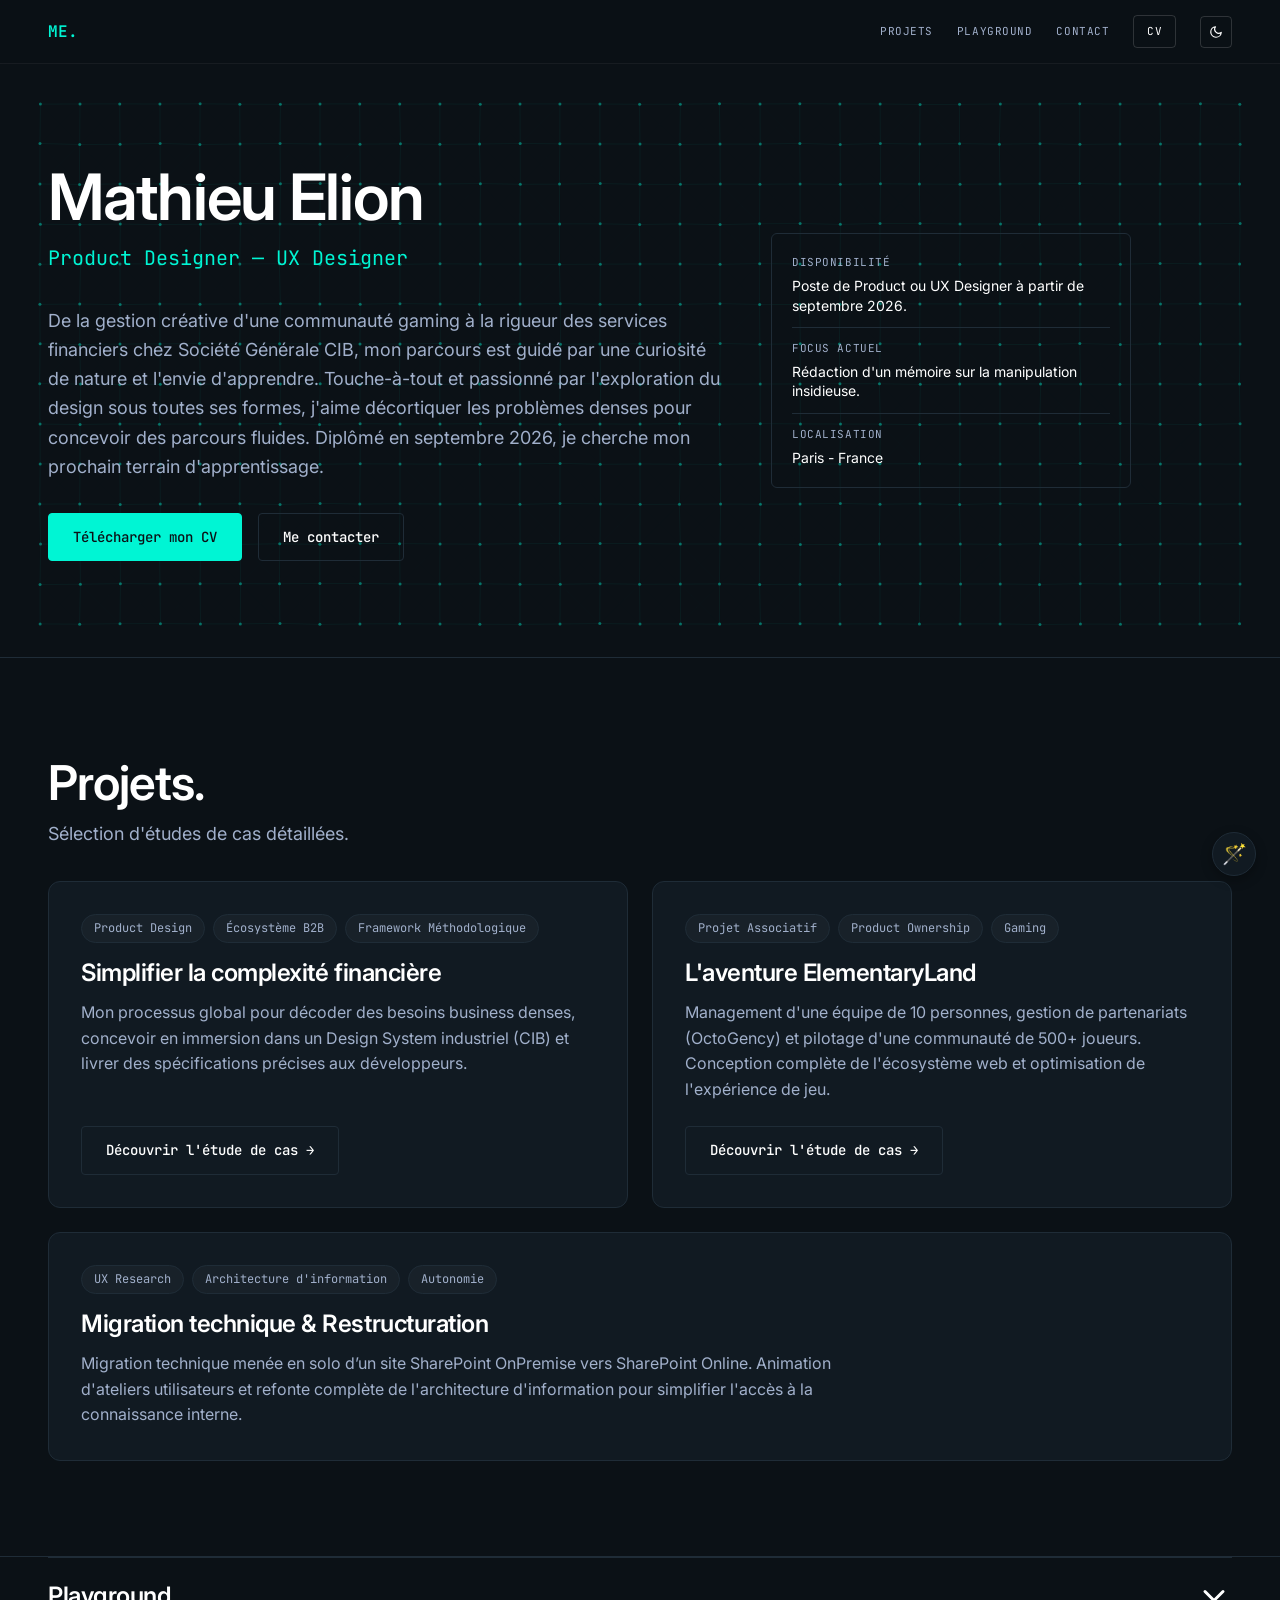
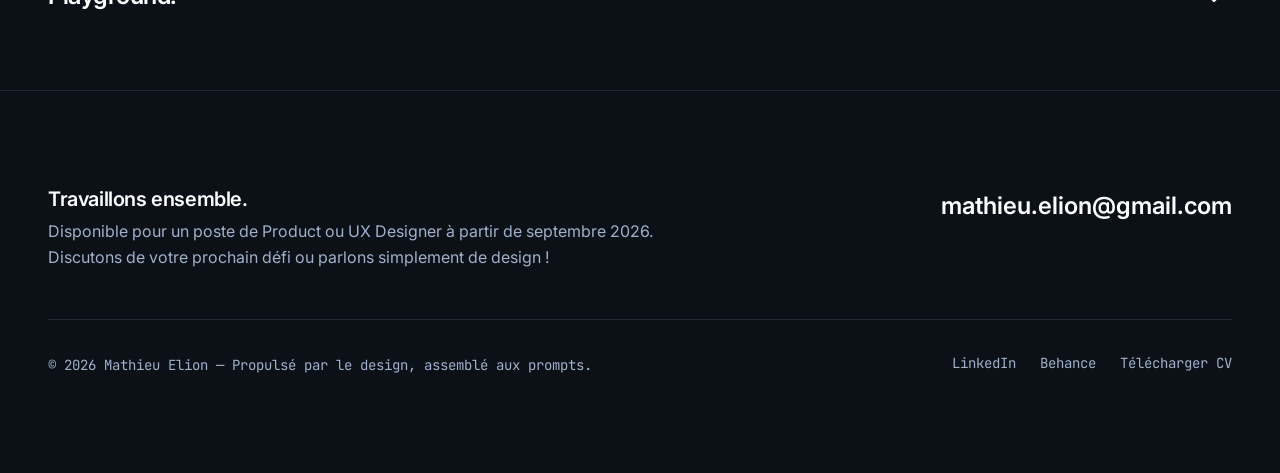
==== index.html @ c17535c4 "Initial commit" ====
<!DOCTYPE html>
<html lang="fr">
<head>
    <meta charset="UTF-8">
    <meta name="viewport" content="width=device-width, initial-scale=1.0">
    <title>Mathieu Elion | Product & UX Designer</title>
    <meta name="description" content="Portfolio de Mathieu Elion, Product Designer hybride entre le gaming et la finance.">
    
    <!-- Fonts -->
    <link rel="preconnect" href="https://fonts.googleapis.com">
    <link rel="preconnect" href="https://fonts.gstatic.com" crossorigin>
    <link href="https://fonts.googleapis.com/css2?family=Inter:wght@400;500;600;700&family=JetBrains+Mono:wght@400;500;700&display=swap" rel="stylesheet">

    <!-- Styles -->
    <!-- Variables config is imported inside main.css -->
    <link rel="stylesheet" href="./src/styles/main.css">
</head>
<body class="bg-main m-0 p-0 overflow-x-hidden w-full">
    <script>
        if (localStorage.getItem('theme') === 'light') {
            document.body.classList.add('light-theme');
        }
    </script>

    <!-- The header and main layout take the full width for the background -->
    <div class="relative z-10 w-full">

<!-- ===================================================================             SITE HEADER
             ========================================================================== -->
        <!-- Center the content using layout-wrapper inside full-width container -->
        <header id="site-header" class="site-header">
            <div class="layout-wrapper header-padding w-full mx-auto relative z-10 flex items-center justify-between h-full">
                <a href="./index.html" class="logo font-mono font-bold text-accent hover-effect"><span class="logo-text">ME.</span><span class="nav-breadcrumb"></span></a>
                <nav class="nav-navigation relative">
                    <button class="theme-toggle" id="theme-toggle-btn" aria-label="Changer de thème">
                        <svg class="sun-icon" width="14" height="14" viewBox="0 0 24 24" fill="none" stroke="currentColor" stroke-width="2" stroke-linecap="round" stroke-linejoin="round"><circle cx="12" cy="12" r="5"></circle><line x1="12" y1="1" x2="12" y2="3"></line><line x1="12" y1="21" x2="12" y2="23"></line><line x1="4.22" y1="4.22" x2="5.64" y2="5.64"></line><line x1="18.36" y1="18.36" x2="19.78" y2="19.78"></line><line x1="1" y1="12" x2="3" y2="12"></line><line x1="21" y1="12" x2="23" y2="12"></line><line x1="4.22" y1="19.78" x2="5.64" y2="18.36"></line><line x1="18.36" y1="5.64" x2="19.78" y2="4.22"></line></svg>
                        <svg class="moon-icon" width="14" height="14" viewBox="0 0 24 24" fill="none" stroke="currentColor" stroke-width="2" stroke-linecap="round" stroke-linejoin="round"><path d="M21 12.79A9 9 0 1 1 11.21 3 7 7 0 0 0 21 12.79z"></path></svg>
                    </button>
                    <button class="nav-menu-toggle" aria-expanded="false" aria-controls="nav-links-menu" aria-label="Ouvrir le menu">
                        <span class="menu-toggle-text">Menu</span>
                        <svg class="menu-chevron" width="12" height="12" viewBox="0 0 24 24" fill="none" stroke="currentColor" stroke-width="2.5" stroke-linecap="round" stroke-linejoin="round"><polyline points="6 9 12 15 18 9"></polyline></svg>
                    </button>
                    <div id="nav-links-menu" class="nav-links-container">
                        <a href="#projects" class="nav-link">Projets</a>
                        <a href="#playground" class="nav-link-playground">Playground</a>
                        <a href="#site-footer" class="nav-link">Contact</a>
                        <a href="./assets/cv-mathieu-elion.pdf" class="nav-cv-btn" target="_blank" rel="noopener noreferrer">CV</a>
                    </div>
                </nav>
            </div>
        </header>

        <main id="main-content" class="w-full relative z-10">

            <!-- ==========================================================================
                 HERO SECTION
                 ========================================================================== -->
            <section id="hero" class="relative min-h-[70vh] flex flex-col justify-center overflow-hidden w-full m-0 p-0 w-screen max-w-[100vw]" style="margin-left: calc(-50vw + 50%); margin-right: calc(-50vw + 50%); padding-left: calc(50vw - 50%); padding-right: calc(50vw - 50%);">
                <!-- Background Canvas (Spans entire hero section) -->
                <div class="hero-canvas-container absolute inset-0 z-0 w-full h-full overflow-hidden">
                    <canvas id="hero-interactive-canvas" class="w-full h-full block"></canvas>
                </div>

                <div class="layout-wrapper hero-grid relative z-10 section-padding w-full mx-auto">

                    <!-- Left Column: Content -->
                    <div class="hero-left max-w-2xl">

                        <!-- Easter Egg: Hero Text Tooltip -->
                        <div class="prompt-badge-wrapper" aria-hidden="true">
                            <button class="prompt-badge" tabindex="0">AI 🪄</button>
                            <div class="prompt-tooltip">
                                <div class="prompt-code">
                                    <span class="prompt-label">> Prompt Used:</span>
                                    <p>"Génère un texte d'introduction minimaliste pour un Product Designer junior."</p>
                                </div>
                                <div class="human-fix">
                                    <span class="prompt-label">> Human Fix:</span>
                                    <p>"Le texte initial de l'IA était ultra-générique. J'ai tout réécrit à la main pour assumer mon vrai profil : ce grand écart entre l'univers du gaming et la rigueur de la finance."</p>
                                </div>
                            </div>
                        </div>

                        <h1 class="hero-title">Mathieu Elion</h1>
                        <span class="hero-subtitle font-mono text-accent">Product Designer — UX Designer</span>
                        <p class="hero-text mb-8">
                            De la gestion créative d'une communauté gaming à la rigueur des services financiers chez Société Générale CIB, mon parcours est guidé par une curiosité de nature et l'envie d'apprendre. Touche-à-tout et passionné par l'exploration du design sous toutes ses formes, j'aime décortiquer les problèmes denses pour concevoir des parcours fluides. Diplômé en septembre 2026, je cherche mon prochain terrain d'apprentissage.
                        </p>

                        <!-- Call To Actions -->
                        <div class="hero-actions flex gap-4 relative" style="width: fit-content; z-index: 50;">
                             <!-- Easter Egg: Hero Buttons Tooltip -->
                            <div class="prompt-badge-wrapper" style="top: -15px; right: -40px;" aria-hidden="true">
                                <button class="prompt-badge" tabindex="0">AI 🪄</button>
                                <!-- Apply custom class for top tooltip -->
                                <div class="prompt-tooltip tooltip-top">
                                    <div class="prompt-code">
                                        <span class="prompt-label">> Prompt Used:</span>
                                        <p>"Ajoute des boutons de contact sous le texte du hero."</p>
                                    </div>
                                    <div class="human-fix">
                                        <span class="prompt-label">> Human Fix:</span>
                                        <p>"Erreur d'UX classique de l'IA qui avait masqué mon CV tout en bas du site. Les recruteurs sont pressés : les boutons d'action doivent être accessibles dès le premier regard."</p>
                                    </div>
                                </div>
                            </div>
                            <a href="#" class="btn btn-primary">Télécharger mon CV</a>
                            <a href="mailto:mathieu.elion@gmail.com" class="btn btn-outline">Me contacter</a>
                        </div>
                    </div>

                    <!-- Right Column: Status Tracker -->
                    <div class="hero-right flex flex-col justify-center">
                        <div class="status-tracker">

                            <!-- Row 1 -->
                            <div class="status-row">
                                <span class="status-label font-mono">DISPONIBILITÉ</span>
                                <p class="status-value">Poste de Product ou UX Designer à partir de septembre 2026.</p>
                            </div>

                            <!-- Row 2 -->
                            <div class="status-row">
                                <span class="status-label font-mono">FOCUS ACTUEL</span>
                                <p class="status-value">Rédaction d'un mémoire sur la manipulation insidieuse.</p>
                            </div>

                            <!-- Row 3 -->
                            <div class="status-row">
                                <span class="status-label font-mono">LOCALISATION</span>
                                <p class="status-value">Paris - France</p>
                            </div>

                        </div>
                    </div>

                </div>
            </section>

            <!-- ==========================================================================
                 MAIN PROJECTS GRID
                 ========================================================================== -->
            <section id="projects" class="border-t relative z-10 bg-main w-full m-0 p-0 w-screen max-w-[100vw]" style="margin-left: calc(-50vw + 50%); margin-right: calc(-50vw + 50%); padding-left: calc(50vw - 50%); padding-right: calc(50vw - 50%);">
                <div class="layout-wrapper section-padding w-full mx-auto">
                    <h2 class="section-title">Projets.</h2>
                    <p class="section-subtitle">Sélection d'études de cas détaillées.</p>

                    <div class="projects-grid mt-8">

                        <!-- === CARD 1: SG Markets === -->
                        <!-- Fixed absolute link to trigger properly on local filesystem -->
                        <article class="card flex-col flex-between project-card relative cursor-pointer" onclick="window.location.href='./sg-markets.html'" tabindex="0">
                            <!-- Easter Egg: SG Markets Tooltip -->
                            <!-- IMPORTANT: Stop click event from bubbling up to the article when interacting with the badge -->
                            <div class="prompt-badge-wrapper" aria-hidden="true" onclick="event.stopPropagation()">
                                <button class="prompt-badge" tabindex="0">AI 🪄</button>
                                <div class="prompt-tooltip">
                                    <div class="prompt-code">
                                        <span class="prompt-label">> Prompt Used:</span>
                                        <p>"Crée une section asymétrique pour présenter mes projets majeurs."</p>
                                    </div>
                                    <div class="human-fix">
                                        <span class="prompt-label">> Human Fix:</span>
                                        <p>"L'IA avait d'abord généré des sections séparées très lourdes. On a itéré ensemble pour tout regrouper dans cette grille unifiée, plus proche d'une logique de Dashboard."</p>
                                    </div>
                                </div>
                            </div>

                            <div>
                                <!-- Tags -->
                                <div class="tags-container mb-4">
                                    <span class="tag">Product Design</span>
                                    <span class="tag">Écosystème B2B</span>
                                    <span class="tag">Framework Méthodologique</span>
                                </div>
                                <h3 class="card-title">Simplifier la complexité financière</h3>
                                <p class="card-desc">Mon processus global pour décoder des besoins business denses, concevoir en immersion dans un Design System industriel (CIB) et livrer des spécifications précises aux développeurs.</p>
                            </div>
                            <!-- Inner link also needs stopPropagation or just let the article click handle it -->
                            <a href="./sg-markets.html" class="btn btn-outline mt-6 self-start" onclick="event.stopPropagation()">Découvrir l'étude de cas →</a>
                        </article>

                        <!-- === CARD 2: ElementaryLand === -->
                        <article class="card flex-col flex-between project-card relative cursor-pointer" onclick="window.location.href='./elementary-land.html'" tabindex="0">
                            <div>
                                <!-- Tags -->
                                <div class="tags-container mb-4">
                                    <span class="tag">Projet Associatif</span>
                                    <span class="tag">Product Ownership</span>
                                    <span class="tag">Gaming</span>
                                </div>
                                <h3 class="card-title">L'aventure ElementaryLand</h3>
                                <p class="card-desc">Management d'une équipe de 10 personnes, gestion de partenariats (OctoGency) et pilotage d'une communauté de 500+ joueurs. Conception complète de l'écosystème web et optimisation de l'expérience de jeu.</p>
                            </div>
                            <a href="./elementary-land.html" class="btn btn-outline mt-6 self-start" onclick="event.stopPropagation()">Découvrir l'étude de cas →</a>
                        </article>

                        <!-- === CARD 3: SharePoint (Full Width) === -->
                        <article class="card project-card-full relative">
                            <!-- Easter Egg: SharePoint Tooltip -->
                            <div class="prompt-badge-wrapper" style="top: 10px; right: 10px;" aria-hidden="true">
                                <button class="prompt-badge" tabindex="0">AI 🪄</button>
                                <div class="prompt-tooltip playground-tooltip">
                                    <div class="prompt-code">
                                        <span class="prompt-label">> Prompt Used:</span>
                                        <p>"Rédige le descriptif pour un projet de migration d'outils internes."</p>
                                    </div>
                                    <div class="human-fix">
                                        <span class="prompt-label">> Human Fix:</span>
                                        <p>"L'IA voulait survendre le projet avec des buzzwords corporate. J'ai simplifié le pitch pour me concentrer sur la vraie valeur ajoutée de mon alternance : l'architecture de l'information et l'animation d'ateliers."</p>
                                    </div>
                                </div>
                            </div>

                            <!-- Tags -->
                            <div class="tags-container mb-4">
                                <span class="tag">UX Research</span>
                                <span class="tag">Architecture d'information</span>
                                <span class="tag">Autonomie</span>
                            </div>
                            <h3 class="card-title">Migration technique & Restructuration</h3>
                            <p class="card-desc max-w-3xl">Migration technique menée en solo d’un site SharePoint OnPremise vers SharePoint Online. Animation d'ateliers utilisateurs et refonte complète de l'architecture d'information pour simplifier l'accès à la connaissance interne.</p>
                        </article>

                    </div>
                </div>
            </section>

            <!-- ==========================================================================
                 PLAYGROUND SECTION
                 ========================================================================== -->
            <section id="playground" class="border-t relative z-10 bg-main w-full m-0 p-0 w-screen max-w-[100vw]" style="margin-left: calc(-50vw + 50%); margin-right: calc(-50vw + 50%); padding-left: calc(50vw - 50%); padding-right: calc(50vw - 50%);">
                <div class="layout-wrapper w-full mx-auto relative px-6 px-12-md">
                    <button class="playground-trigger" aria-expanded="false" aria-controls="playground-content">
                        <div class="trigger-text-content">
                            <h2 class="section-title mb-0" style="font-size: 1.5rem; margin-bottom: 0;">Playground.</h2>
                        </div>
                        <svg class="chevron-icon" width="36" height="36" viewBox="0 0 24 24" fill="none" stroke="currentColor" stroke-width="2" stroke-linecap="round" stroke-linejoin="round"><polyline points="6 9 12 15 18 9"></polyline></svg>
                    </button>

                    <div id="playground-content" class="playground-content" aria-hidden="true">
                        <div class="playground-inner-wrapper relative">

                            <!-- Easter Egg: Playground Tooltip -->
                            <div class="prompt-badge-wrapper" style="top: 0; right: var(--space-6);" aria-hidden="true">
                                <button class="prompt-badge" tabindex="0">AI 🪄</button>
                                <div class="prompt-tooltip">
                                    <div class="prompt-code">
                                        <span class="prompt-label">> Prompt Used:</span>
                                        <p>"Crée une section hautement structurée pour l'archivage de mes projets secondaires."</p>
                                    </div>
                                    <div class="human-fix">
                                        <span class="prompt-label">> Human Fix:</span>
                                        <p>"L'IA voulait créer des sous-pages hyper formelles pour chaque exercice. J'ai préféré casser ce cadre rigide pour en faire un espace libre — un vrai fourre-tout propre — où je partage mes photos, liens et expérimentations de cours sans filtre."</p>
                                    </div>
                                </div>
                            </div>

                            <span class="section-subtitle block mb-4">Un espace d'expérimentations libres.</span>
                            <p class="max-w-3xl mb-8">Un aperçu de mes projets hebdomadaires à l'IIM, hackathons, rendus 3D sur Blender et délires de code. Un condensé d'exercices pour tester des idées, échouer parfois, et apprendre rapidement à délivrer sous contrainte de temps.</p>

                            <!-- Masonry Grid for side projects -->
                            <div class="grid-masonry mt-8">
                                <!-- HOW TO MODIFY: Replace these placeholder cards with <img>, <video>, or custom content -->
                                <div class="card playground-card flex-center">
                                    <span class="tag font-mono">[UI]</span>
                                </div>
                                <div class="card playground-card flex-center">
                                    <span class="tag font-mono">[3D]</span>
                                </div>
                                <div class="card playground-card flex-center">
                                    <span class="tag font-mono">[Motion]</span>
                                </div>
                                <div class="card playground-card flex-center">
                                    <span class="tag font-mono">[Code]</span>
                                </div>
                                <div class="card playground-card flex-center">
                                    <span class="tag font-mono">[UI]</span>
                                </div>
                                <div class="card playground-card flex-center">
                                    <span class="tag font-mono">[3D]</span>
                                </div>
                            </div>
                        </div>
                    </div>
                </div>
            </section>
        </main>
        
        <!-- ==========================================================================
             SITE FOOTER
             ========================================================================== -->
        <footer id="site-footer" class="border-t flex-col relative z-10 bg-main w-full m-0 p-0 w-screen max-w-[100vw]" style="margin-left: calc(-50vw + 50%); margin-right: calc(-50vw + 50%); padding-left: calc(50vw - 50%); padding-right: calc(50vw - 50%);">
            <div class="layout-wrapper section-padding w-full mx-auto">
                <!-- Top Row: Contact & Availability -->
                <div class="footer-top flex-col md-flex-row md-between md-align-start mb-12">
                    <div class="footer-content max-w-2xl mb-8 md-mb-0">
                        <h2 class="text-xl font-bold mb-2">Travaillons ensemble.</h2>
                        <p class="text-secondary m-0">
                            Disponible pour un poste de Product ou UX Designer à partir de septembre 2026. Discutons de votre prochain défi ou parlons simplement de design !
                        </p>
                    </div>

                    <div class="footer-contact">
                        <a href="mailto:mathieu.elion@gmail.com" class="text-2xl font-bold hover-effect">
                            mathieu.elion@gmail.com
                        </a>
                    </div>
                </div>

                <!-- Bottom Row: Metadata & Links -->
                <div class="footer-bottom border-t pt-8 flex-col md-flex-row md-between">
                    <div class="footer-metadata mb-4 md-mb-0">
                        <span class="font-mono text-muted text-sm">
                            © 2026 Mathieu Elion — Propulsé par le design, assemblé aux prompts.
                        </span>
                    </div>

                    <div class="footer-links flex gap-6">
                        <a href="https://www.linkedin.com/in/mathieu-elion" class="font-mono text-muted text-sm hover-effect" target="_blank" rel="noopener noreferrer">LinkedIn</a>
                        <a href="https://behance.net/mathieuelion" class="font-mono text-muted text-sm hover-effect" target="_blank" rel="noopener noreferrer">Behance</a>
                        <a href="./assets/cv-mathieu-elion.pdf" class="font-mono text-muted text-sm hover-effect">Télécharger CV</a>
                    </div>
                </div>
            </div>
        </footer>
    </div>
    
    <!-- ==========================================================================
         EASTER EGG CONTROLLER
         Floating Button (Compact Version)
         ========================================================================== -->
    <button id="prompt-mode-toggle" class="floating-btn-compact" aria-label="Toggle Developer Prompt Mode" aria-pressed="false">
        <span class="icon font-mono font-bold" aria-hidden="true">🪄</span>
        <span class="btn-tooltip font-mono" aria-live="polite">Behind the Scenes</span>
    </button>

    <!-- Scripts -->
    <script src="./src/js/main.js" defer></script>
</body>
</html>
---- src/styles/main.css ----
/* ==========================================================================
   MAIN CSS STYLESHEET
   Import variables and define global rules, layouts, and components.
   ========================================================================== */

   @import './variables.css';

   /* ==========================================================================
      RESET & BASE SETUP
      ========================================================================== */
   
   *, *::before, *::after {
     box-sizing: border-box;
     margin: 0;
     padding: 0;
   }
   
   html {
     font-family: var(--font-primary);
     background-color: var(--color-bg-main);
     color: var(--color-text-primary);
     line-height: 1.6;
     -webkit-font-smoothing: antialiased;
     -moz-osx-font-smoothing: grayscale;
     /* Smooth scrolling for anchor links if added later */
     scroll-behavior: smooth;
   }
   
   body {
     min-height: 100vh;
     position: relative;
     /* Prevents horizontal scroll on small devices due to animations */
     overflow-x: hidden;
     color: var(--color-text-primary);
   }
   
   /* ==========================================================================
      TYPOGRAPHY
      ========================================================================== */
   
   h1, h2, h3, h4, h5, h6 {
     font-weight: 600;
     line-height: 1.2;
     margin-bottom: var(--space-4);
     letter-spacing: -0.02em;
     color: var(--color-text-primary);
   }
   
   p {
     color: var(--color-text-secondary);
     margin-bottom: var(--space-4);
   }
   
   a {
     color: inherit;
     text-decoration: none;
     transition: color var(--transition-fast);
   }
   
   a.hover-effect:hover {
     color: var(--color-accent);
   }
   
   /* ==========================================================================
      UTILITY CLASSES (DRY Principle)
      ========================================================================== */
   
   /* Text */
   .font-mono { font-family: var(--font-mono); }
   .font-light { font-weight: 300; }
   .font-normal { font-weight: 400; }
   .font-medium { font-weight: 500; }
   .font-bold { font-weight: 600; }
   .text-accent { color: var(--color-accent); }
   .text-primary { color: var(--color-text-primary); }
   .text-secondary { color: var(--color-text-secondary); }
   .text-muted { color: var(--color-text-muted); }
   .text-xs { font-size: 0.75rem; }
   .text-sm { font-size: 0.875rem; }
   .text-base { font-size: 1rem; }
   .text-lg { font-size: 1.125rem; }
   .text-xl { font-size: 1.25rem; }
   .text-2xl { font-size: 1.5rem; }
   .text-3xl { font-size: 1.875rem; }
   .text-4xl { font-size: 2.25rem; }
   .text-center { text-align: center; }
   .leading-relaxed { line-height: 1.625; }
   .tracking-tight { letter-spacing: -0.025em; }
   
   /* Layout & Positioning */
   .relative { position: relative; }
   .absolute { position: absolute; }
   .inset-0 { top: 0; right: 0; bottom: 0; left: 0; }
   .block { display: block; }
   .hidden { display: none; }
   .cursor-pointer { cursor: pointer; }
   .w-fit { width: fit-content; }
   .w-full { width: 100%; }
   .h-full { height: 100%; }
   .mx-auto { margin-left: auto; margin-right: auto; }
   .min-w-0 { min-width: 0; }
   .overflow-hidden { overflow: hidden; }
   .break-words { word-wrap: break-word; overflow-wrap: break-word; }
   .z-0 { z-index: 0; }
   .z-10 { z-index: 10; }
   .z-50 { z-index: 50; }
   .top-0 { top: 0; }
   .sticky { position: sticky; }
   .bg-opacity-90 { background-color: var(--color-bg-main-opacity-90); }
   .backdrop-blur-md { backdrop-filter: blur(12px); -webkit-backdrop-filter: blur(12px); }

   /* Backgrounds */
   .bg-main { background-color: var(--color-bg-main); }
   
   /* Flexbox */
   .flex { display: flex; }
   .flex-1 { flex: 1; }
   .flex-col { display: flex; flex-direction: column; }
   .flex-between { justify-content: space-between; height: 100%; }
   .flex-center { display: flex; align-items: center; justify-content: center; }
   .self-start { align-self: flex-start; }
   .items-center { align-items: center; }
   .justify-center { justify-content: center; }
   .gap-1 { gap: var(--space-1); }
   .gap-2 { gap: var(--space-2); }
   .gap-4 { gap: var(--space-4); }
   .gap-6 { gap: var(--space-6); }
   .gap-8 { gap: var(--space-8); }
   
   /* Margins */
   .m-0 { margin: 0; }
   .mt-2 { margin-top: var(--space-2); }
   .mt-4 { margin-top: var(--space-4); }
   .mt-6 { margin-top: var(--space-6); }
   .mt-8 { margin-top: var(--space-8); }
   .mt-12 { margin-top: var(--space-12); }
   .mb-2 { margin-bottom: var(--space-2); }
   .mb-3 { margin-bottom: var(--space-3); }
   .mb-4 { margin-bottom: var(--space-4); }
   .mb-6 { margin-bottom: var(--space-6); }
   .mb-8 { margin-bottom: var(--space-8); }
   .mb-12 { margin-bottom: var(--space-12); }
   
   /* Width & Padding */
    .px-4 { padding-left: var(--space-4); padding-right: var(--space-4); }
    .px-5 { padding-left: 1.25rem; padding-right: 1.25rem; }
    .px-6 { padding-left: var(--space-6); padding-right: var(--space-6); }
    .px-12 { padding-left: 3rem; padding-right: 3rem; }
   .py-5 { padding-top: 1.25rem; padding-bottom: 1.25rem; }
   .p-5 { padding: 1.25rem; }
   .pt-8 { padding-top: var(--space-8); }
   .pb-3 { padding-bottom: var(--space-3); }
   .pb-8 { padding-bottom: var(--space-8); }
   .max-w-sm { max-width: 24rem; }
   .max-w-md { max-width: 28rem; }
   .max-w-lg { max-width: 32rem; }
   .max-w-xl { max-width: 36rem; }
   .max-w-2xl { max-width: 42rem; }
   .max-w-3xl { max-width: 48rem; }
   .max-w-5xl { max-width: 64rem; }
   .max-w-6xl { max-width: 72rem; }
   
   /* Borders */
   .border-b { border-bottom: 1px solid var(--color-border); }
   .border-t { border-top: 1px solid var(--color-border); }
   .border-l { border-left: 1px solid var(--color-border); }
   .border-r { border-right: 1px solid var(--color-border); }
   
   /* Rounded */
   .rounded-md { border-radius: var(--radius-md); }
   .rounded-lg { border-radius: var(--radius-lg); }
   .rounded-full { border-radius: 9999px; }
   
   /* Opacity */
   .opacity-50 { opacity: 0.5; }
   
   /* ==========================================================================
      LAYOUT STRUCTURE
      ========================================================================== */
   
   .layout-wrapper {
     max-width: 1440px;
     margin: 0 auto;
     width: 100%;
   }
   
   .header-padding {
     padding: var(--space-6) var(--space-6);
   }
   
   .section-padding {
     padding: var(--space-16) var(--space-6);
   }

   /* Header styling */
     .site-header {
        height: 64px;
        position: sticky;
        top: 0;
        z-index: 50;
        background: var(--color-bg-header);
        backdrop-filter: blur(12px);
        -webkit-backdrop-filter: blur(12px);
        border-bottom: 1px solid var(--color-border-header);
     }

    .site-header .logo {
        white-space: nowrap;
        display: inline-flex;
        align-items: center;
        gap: 0.5rem;
    }

    .logo-text {
        transition: color var(--transition-fast);
        will-change: color;
    }

    .nav-breadcrumb {
        font-family: var(--font-mono);
        font-size: 11px;
        font-weight: normal;
        color: var(--color-text-muted);
        opacity: 0;
        transform: translateX(-8px);
        transition: opacity 0.3s cubic-bezier(0.25, 0.8, 0.25, 1), transform 0.3s cubic-bezier(0.25, 0.8, 0.25, 1);
        white-space: nowrap;
        will-change: opacity, transform;
    }

    .nav-breadcrumb.is-visible {
        opacity: 1;
        transform: translateX(0);
    }

    .nav-breadcrumb.stands-active {
        opacity: 1;
        transform: translateX(0);
    }

    @media (max-width: 767px) {
        .site-header .layout-wrapper {
            padding-left: 1.25rem;
            padding-right: 1.25rem;
        }
    }

   .site-header .layout-wrapper {
       display: flex;
       align-items: center;
       justify-content: space-between;
       height: 100%;
       padding-top: 0;
       padding-bottom: 0;
   }

     .site-header nav {
         display: flex;
         align-items: center;
         gap: var(--space-3);
     }

    .site-header .nav-links-container {
        display: flex;
        align-items: center;
        gap: var(--space-6);
    }

    .site-header .nav-menu-toggle {
        display: none;
    }

   .site-header nav a.nav-link,
   .site-header nav a.nav-link-playground {
       font-family: var(--font-mono);
       font-size: 11px;
       text-transform: uppercase;
       color: var(--color-text-muted);
       letter-spacing: 0.05em;
       transition: color var(--transition-fast);
       will-change: color;
       position: relative;
   }

   .site-header nav a.nav-link:hover,
   .site-header nav a.nav-link-playground:hover {
       color: var(--color-text-primary);
   }

   .site-header nav a.nav-link::after,
   .site-header nav a.nav-link-playground::after {
       content: '';
       position: absolute;
       left: 0;
       right: 0;
       bottom: -4px;
       height: 1px;
       background-color: var(--color-accent);
       transform: scaleX(0);
       transform-origin: center;
       opacity: 0;
       transition: transform 0.4s cubic-bezier(0.25, 1, 0.5, 1), opacity 0.3s ease;
       will-change: transform, opacity;
   }

   .site-header nav a.nav-link.is-activating::after,
   .site-header nav a.nav-link-playground.is-activating::after {
       transform: scaleX(1);
       opacity: 1;
   }

    .nav-cv-btn {
        font-family: var(--font-mono);
        font-size: 11px;
        text-transform: uppercase;
        color: var(--color-text-primary);
        border: 1px solid var(--color-border-toggle);
        padding: 0.4rem 0.8rem;
        border-radius: var(--radius-sm);
        letter-spacing: 0.05em;
        transition: border-color var(--transition-fast), color var(--transition-fast);
        display: inline-flex;
        align-items: center;
        cursor: pointer;
    }

    .nav-cv-btn:hover {
        border-color: var(--color-accent);
        color: var(--color-accent);
    }

   .nav-retour-btn {
       font-family: var(--font-mono);
       font-size: 11px;
       text-transform: uppercase;
       color: var(--color-text-primary);
       border: 1px solid var(--color-border-toggle);
       padding: 0.4rem 0.8rem;
       border-radius: var(--radius-sm);
       letter-spacing: 0.05em;
       transition: border-color var(--transition-fast), color var(--transition-fast);
       display: inline-flex;
       align-items: center;
       gap: 0.25rem;
       cursor: pointer;
   }

   .nav-retour-btn:hover {
       border-color: var(--color-accent);
       color: var(--color-accent);
   }

   .theme-toggle {
       background: transparent;
       border: 1px solid var(--color-border-toggle);
       border-radius: var(--radius-sm);
       width: 32px;
       height: 32px;
       display: inline-flex;
       align-items: center;
       justify-content: center;
       cursor: pointer;
       color: var(--color-text-primary);
       position: relative;
       overflow: hidden;
       transition: border-color var(--transition-fast), color var(--transition-fast), background-color var(--transition-fast);
       outline: none;
   }

   .theme-toggle:hover,
   .theme-toggle:focus-visible {
       border-color: var(--color-accent);
       color: var(--color-accent);
   }

   .theme-toggle .sun-icon,
   .theme-toggle .moon-icon {
       position: absolute;
       transition: transform 0.4s cubic-bezier(0.4, 0, 0.2, 1), opacity 0.4s ease;
       will-change: transform, opacity;
   }

   /* Default (Dark Mode active): Sun icon hidden/rotated, Moon icon visible */
   .theme-toggle .sun-icon {
       transform: translateY(20px) rotate(90deg);
       opacity: 0;
   }

   .theme-toggle .moon-icon {
       transform: translateY(0) rotate(0deg);
       opacity: 1;
   }

   /* Light Mode active: Sun icon visible, Moon icon hidden/rotated */
   body.light-theme .theme-toggle .sun-icon {
       transform: translateY(0) rotate(0deg);
       opacity: 1;
   }

   body.light-theme .theme-toggle .moon-icon {
       transform: translateY(-20px) rotate(-90deg);
       opacity: 0;
   }

    /* Smooth progressive theme transition */
    .theme-transitioning,
    .theme-transitioning *:not(.sun-icon):not(.moon-icon) {
        transition: background-color 0.5s cubic-bezier(0.4, 0, 0.2, 1), 
                    color 0.5s cubic-bezier(0.4, 0, 0.2, 1), 
                    border-color 0.5s cubic-bezier(0.4, 0, 0.2, 1), 
                    box-shadow 0.5s cubic-bezier(0.4, 0, 0.2, 1) !important;
    }

    @media (max-width: 767px) {
        .site-header .nav-menu-toggle {
            display: flex;
            align-items: center;
            gap: 0.5rem;
            font-family: var(--font-mono);
            font-size: 11px;
            text-transform: uppercase;
            color: var(--color-text-primary);
            background: transparent;
            border: 1px solid var(--color-border-toggle);
            padding: 0.4rem 0.8rem;
            border-radius: var(--radius-sm);
            letter-spacing: 0.05em;
            cursor: pointer;
            transition: border-color var(--transition-fast), color var(--transition-fast);
            user-select: none;
        }

        .site-header .nav-menu-toggle:hover,
        .site-header .nav-menu-toggle:focus-visible {
            border-color: var(--color-accent);
            color: var(--color-accent);
            outline: none;
        }

        .site-header .menu-chevron {
            transition: transform var(--transition-normal);
            will-change: transform;
        }

        .site-header .nav-menu-toggle[aria-expanded="true"] .menu-chevron {
            transform: rotate(180deg);
        }

        .site-header .nav-links-container {
            display: flex;
            flex-direction: column;
            align-items: stretch;
            gap: var(--space-4);
            position: absolute;
            top: 50px;
            right: 0;
            background-color: var(--color-bg-card);
            border: 1px solid var(--color-border);
            border-radius: var(--radius-md);
            padding: var(--space-4) var(--space-6);
            min-width: 180px;
            z-index: 100;
            box-shadow: 0 10px 30px var(--color-shadow-dropdown), 0 1px 0 var(--color-shadow-highlight);

            /* Animations and hidden state */
            opacity: 0;
            transform: translateY(-10px);
            pointer-events: none;
            visibility: hidden;
            transition: opacity var(--transition-normal), transform var(--transition-normal), visibility var(--transition-normal);
        }

        .site-header .nav-links-container.is-open {
            opacity: 1;
            transform: translateY(0);
            pointer-events: auto;
            visibility: visible;
        }

        /* Adjust individual links for list layout inside mobile dropdown */
        .site-header .nav-links-container a.nav-link,
        .site-header .nav-links-container a.nav-link-playground {
            padding: var(--space-2) 0;
            display: block;
            border-bottom: 1px solid var(--color-border-item);
        }

        .site-header .nav-links-container a.nav-link:last-of-type {
            border-bottom: none;
        }

        .site-header .nav-links-container .nav-cv-btn {
            display: block !important;
            width: 100%;
            text-align: center;
            margin-top: var(--space-2);
            padding: var(--space-2) var(--space-4) !important;
        }

        /* Icon-only override for Retour button when dropdown menu is active */
        .site-header .nav-retour-btn {
            width: 32px;
            height: 32px;
            padding: 0;
            justify-content: center;
        }

        .site-header .nav-retour-btn .nav-retour-text {
            display: none;
        }
    }
   
   /* Responsive Layout Overrides */
   @media (min-width: 768px) {
     .header-padding { padding: var(--space-8) var(--space-12); }
     .section-padding { padding: var(--space-24) var(--space-12); }
     .px-8 { padding-left: var(--space-8); padding-right: var(--space-8); }
     .px-12-md { padding-left: 3rem; padding-right: 3rem; }

     .md-flex { display: flex; }
     .md-flex-row { flex-direction: row; }
     .md-between { justify-content: space-between; }
     .md-align-start { align-items: flex-start; }
     .md-mb-0 { margin-bottom: 0; }
     .md-block { display: block; }
     
     /* Responsive Borders */
     .border-l-md { border-left: 1px solid var(--color-border); }
     .pl-md-6 { padding-left: var(--space-6); }

     /* Desktop navbar overrides to position Retour button on the right */
     .site-header nav {
         gap: var(--space-6);
     }
     .site-header .nav-links-container {
         order: 1;
     }
     .site-header .nav-retour-btn {
         order: 2;
     }
     .site-header .theme-toggle {
         order: 3;
     }
    }

   
   @media (max-width: 767px) {
     .border-l-md { border-left: none; }
     .pl-md-6 { padding-left: 0; }
   }
   
   /* ==========================================================================
      COMPONENT: GRIDS
      ========================================================================== */
   
   /* Hero Split Layout */
   .hero-grid {
       display: grid;
       grid-template-columns: 1fr;
       gap: var(--space-8);
       /* Ensure the grid respects z-index so text stays above canvas */
       position: relative;
       z-index: 10;
   }

   @media (min-width: 1024px) {
       .hero-grid {
           /* On desktop, keep text contained to the left mostly */
           grid-template-columns: 1.5fr 1fr; 
           align-items: center;
       }
   }

   /* Interactive Canvas Container */
   .hero-canvas-container {
       /* Ensures the canvas takes up the full background of the hero section */
       position: absolute;
       inset: 0;
       width: 100vw;
       left: 50%;
       right: 50%;
       margin-left: -50vw;
       margin-right: -50vw;
       overflow: hidden;
       pointer-events: none; /* Let clicks pass through to background, but JS will still read mousemove */
       z-index: 0;
   }
   
    /* We must enable pointer-events on the canvas specifically for JS interaction */
    #hero-interactive-canvas {
        pointer-events: auto;
    }

    @media (max-width: 1023px) {
        #hero-interactive-canvas {
            display: none;
        }
    }

   /* Main Projects Grid: 1 col on mobile, 2 on desktop */
   .projects-grid {
     display: grid;
     gap: var(--space-6);
     grid-template-columns: minmax(0, 1fr);
   }
   
   @media (min-width: 768px) {
     .projects-grid {
       grid-template-columns: repeat(2, minmax(0, 1fr));
     }
     /* SharePoint Card spans full width */
     .project-card-full {
       grid-column: span 2;
     }
   }
   
   /* Playground Masonry Grid */
   .grid-masonry {
     display: grid;
     gap: var(--space-6);
     /* Auto-fits items. Min-width 280px ensures it fits on small phones like iPhone SE */
     grid-template-columns: repeat(auto-fill, minmax(min(100%, 280px), 1fr));
   }
   
   /* Case Study Grids */
    .metadata-grid {
      display: grid;
      gap: var(--space-6);
      grid-template-columns: minmax(0, 1fr);
    }
    
    @media (min-width: 768px) {
      .metadata-grid {
        grid-template-columns: repeat(3, minmax(0, 1fr));
        gap: var(--space-8);
      }
      .metadata-grid.grid-4-cols {
        grid-template-columns: repeat(2, minmax(0, 1fr));
      }
    }

    @media (min-width: 1024px) {
      .metadata-grid.grid-4-cols {
        grid-template-columns: repeat(4, minmax(0, 1fr));
      }
    }
   
   .context-grid {
     display: grid;
     gap: var(--space-8);
     grid-template-columns: minmax(0, 1fr);
   }
   
   @media (min-width: 768px) {
     .context-grid {
       /* 2/5 and 3/5 layout */
       grid-template-columns: 2fr 3fr;
       gap: var(--space-12);
     }
   }
   
   .interventions-grid {
     display: grid;
     gap: var(--space-6);
     grid-template-columns: minmax(0, 1fr);
   }
   
   @media (min-width: 640px) {
     .interventions-grid {
       grid-template-columns: repeat(2, minmax(0, 1fr));
     }
   }
   
   @media (min-width: 1024px) {
     .interventions-grid {
       grid-template-columns: repeat(4, minmax(0, 1fr));
     }
   }
   
    /* ==========================================================================
       SECTION 02: INTERACTIVE PROBLEM HUB
       ========================================================================== */
    .problems-grid {
        display: grid;
        grid-template-columns: minmax(0, 1fr);
        gap: var(--space-6);
    }

    @media (min-width: 1024px) {
        .problems-grid {
            grid-template-columns: repeat(3, minmax(0, 1fr));
            gap: var(--space-8);
        }
    }

    .problem-card {
        background-color: var(--color-bg-card);
        border: 1px solid var(--color-border);
        border-radius: var(--radius-md);
        padding: var(--space-6);
        display: flex;
        flex-direction: column;
        justify-content: space-between;
        min-height: 340px;
        transition: border-color var(--transition-normal), box-shadow var(--transition-normal);
    }

    .problem-card:hover {
        border-color: var(--color-accent);
        box-shadow: 0 10px 30px var(--color-shadow-dropdown);
    }

    .problem-card-header {
        margin-bottom: var(--space-4);
    }

    .problem-category {
        font-family: var(--font-mono);
        font-size: 11px;
        color: var(--color-text-muted);
        text-transform: uppercase;
        letter-spacing: 0.08em;
        display: block;
        margin-bottom: var(--space-1);
    }

    .problem-title {
        font-size: 18px;
        font-weight: 700;
        line-height: 1.3;
        color: var(--color-text-primary);
        margin: 0;
    }

    .problem-metric-block {
        display: flex;
        align-items: baseline;
        gap: var(--space-2);
        margin-bottom: var(--space-4);
        padding-bottom: var(--space-4);
        border-bottom: 1px dashed var(--color-border);
    }

    .problem-metric {
        font-family: var(--font-primary);
        font-size: 32px;
        font-weight: 700;
        color: var(--color-accent);
        line-height: 1;
        flex-shrink: 0;
    }

    .problem-metric-label {
        font-family: var(--font-mono);
        font-size: 11px;
        color: var(--color-text-muted);
        line-height: 1.3;
    }

    .problem-diagnostic {
        font-size: 13px;
        color: var(--color-text-secondary);
        line-height: 1.5;
        margin-bottom: var(--space-6);
        flex-grow: 1;
    }

    .problem-diagnostic strong {
        color: var(--color-text-primary);
        font-weight: 600;
    }

    .problem-footer {
        margin-top: auto;
    }

    .problem-action-link {
        font-family: var(--font-mono);
        font-size: 11px;
        text-transform: uppercase;
        letter-spacing: 0.05em;
        color: var(--color-text-muted);
        text-decoration: none;
        transition: color var(--transition-fast), transform var(--transition-fast);
        display: inline-flex;
        align-items: center;
        width: fit-content;
        will-change: transform;
    }

    .problem-card:hover .problem-action-link {
        color: var(--color-text-primary);
    }

    .problem-action-link:hover {
        color: var(--color-accent) !important;
        transform: translateX(4px);
    }

   /* Bento UX Layout Grid */
   .bento-grid {
     display: grid;
     gap: var(--space-6);
     grid-template-columns: minmax(0, 1fr);
   }
   
   @media (min-width: 768px) {
     .bento-grid {
       grid-template-columns: repeat(3, minmax(0, 1fr));
     }
   }
   
   /* Image Grid Layout (Optimized for constraints and overflow) */
   .image-grid {
     display: grid;
     gap: var(--space-8);
     /* Using minmax(0, 1fr) forces the grid to respect parent boundaries and shrink below content size if necessary */
     grid-template-columns: minmax(0, 1fr);
   }

   @media (min-width: 768px) {
     .image-grid {
       grid-template-columns: repeat(3, minmax(0, 1fr));
       gap: var(--space-6);
     }
   }
   
   /* ==========================================================================
      SECTION SPECIFIC STYLES
      ========================================================================== */
   
    /* Hero Text Scaling */
    .hero-title {
      font-size: clamp(2.5rem, 6vw, 4rem);
      line-height: 1.15;
      margin-bottom: var(--space-2);
    }

    @media (max-width: 767px) {
      .hero-title {
        font-size: 2.25rem;
        line-height: 1.2;
      }
    }
    
    .hero-subtitle {
      font-size: clamp(1rem, 2vw, 1.25rem);
      margin-bottom: var(--space-8);
      display: block;
    }
    
    .hero-text {
      font-size: clamp(1rem, 2vw, 1.125rem);
      line-height: 1.625;
    }
    
    /* Generic Section Headers */
    .section-title {
      font-size: clamp(2rem, 4vw, 3rem);
      margin-bottom: var(--space-2);
    }

    @media (max-width: 767px) {
      .section-title {
        font-size: 2rem;
      }
    }
    
    .section-subtitle {
      font-size: 1.125rem;
      color: var(--color-text-secondary);
    }
   
   /* Status Tracker Widget */
   .status-tracker {
       display: flex;
       flex-direction: column;
       max-width: 360px;
       background-color: transparent;
       border: 1px solid var(--color-border);
       border-radius: 6px;
       padding: 1.25rem;
       font-family: var(--font-mono);
   }
   
   .tracker-header {
       display: flex;
       justify-content: space-between;
       align-items: center;
       margin-bottom: var(--space-4);
   }
   
   .tracker-title {
       font-size: 11px;
       color: var(--color-text-muted);
       text-transform: uppercase;
       letter-spacing: 0.05em;
   }
   
   .status-row {
       display: flex;
       flex-direction: column;
       gap: var(--space-1);
       border-bottom: 1px solid var(--color-border);
       padding-bottom: 0.75rem;
       margin-bottom: 0.75rem;
   }
   
   .status-row:last-child {
       border-bottom: none;
       padding-bottom: 0;
       margin-bottom: 0;
   }
   
   .status-label {
       font-size: 11px;
       color: var(--color-text-muted);
       text-transform: uppercase;
       letter-spacing: 0.05em;
   }
   
   .status-value {
       font-family: var(--font-primary);
       font-size: 14px;
       font-weight: 400; /* normal weight */
       color: var(--color-text-primary);
       margin-bottom: 0;
       line-height: 1.4;
   }
   
   /* Live Status Dot */
   .status-dot-container {
       display: inline-flex;
       position: relative;
       width: 6px; /* slightly smaller as requested */
       height: 6px;
   }
   
   .status-dot-core {
       position: absolute;
       inset: 0;
       border-radius: 50%;
       background-color: var(--color-accent);
   }
   
   .status-dot-pulse {
       position: absolute;
       inset: -2px;
       border-radius: 50%;
       background-color: var(--color-accent);
       animation: ping 2s cubic-bezier(0, 0, 0.2, 1) infinite;
       opacity: 0.7;
   }
   
   @keyframes ping {
       75%, 100% {
           transform: scale(2.5);
           opacity: 0;
       }
   }
   
   /* ==========================================================================
      COMPONENT: CARDS & BUTTONS
      ========================================================================== */
   
   /* Project Cards */
   .card {
     background-color: var(--color-bg-card);
     border: 1px solid var(--color-border);
     border-radius: var(--radius-lg);
     padding: var(--space-8);
     /* Hardware accelerate transform for smooth hover */
     will-change: transform, border-color;
     transition: transform var(--transition-normal), border-color var(--transition-normal);
     overflow: visible; /* Ensure tooltips are not clipped */
   }
   
   .card:hover {
     transform: translateY(-4px);
     border-color: var(--color-accent-hover); /* Subtle accent border on hover */
   }
   
   /* Bento UI Override */
   .bento-card {
     padding: var(--space-6);
     display: flex;
     flex-direction: column;
   }
   
   @media (min-width: 768px) {
     .bento-card-large {
       grid-column: span 2;
     }
   }
   
   .card-title {
     font-size: 1.5rem;
     margin-bottom: var(--space-3);
   }
   
   .card-desc {
     margin-bottom: 0;
   }
   
   /* Intervention Cards (Slightly lighter bg, fine border) */
   .intervention-card {
     background-color: var(--color-bg-card-alt); /* Slightly lighter than --color-bg-card */
     border: 1px solid var(--color-border); /* Very fine border */
     border-radius: var(--radius-md);
     padding: var(--space-6);
     will-change: transform, border-color;
     transition: transform var(--transition-normal), border-color var(--transition-normal);
   }
   
   .intervention-card:hover {
     transform: scale(1.02);
     border-color: var(--color-accent-hover);
   }
   
   /* Playground Cards */
   .playground-card {
     aspect-ratio: 1 / 1;
     background-color: var(--color-bg-main);
     /* Blueprint dotted effect */
     background-image: radial-gradient(var(--color-border) 1px, transparent 1px);
     background-size: 24px 24px;
   }
   
   .playground-card:hover {
     background-image: radial-gradient(var(--color-accent-dots-hover) 1px, transparent 1px);
   }
   
   /* Callout Box (Conclusion) */
   .callout-box {
     background-color: var(--color-bg-card);
     border: 1px dashed var(--color-border);
     border-radius: var(--radius-lg);
     padding: var(--space-8);
     position: relative;
     transition: border-color var(--transition-normal);
   }
   
   .callout-box::before {
     content: '';
     position: absolute;
     top: 0;
     left: 0;
     right: 0;
     bottom: 0;
     background: radial-gradient(circle at center, var(--color-accent-radial) 0%, transparent 70%);
     pointer-events: none;
     border-radius: var(--radius-lg);
   }
   
   .callout-box:hover {
     border-color: var(--color-accent-hover);
   }
   
   /* Placeholders */
   .placeholder-box {
     width: 100%;
     height: 100%;
     min-height: 250px;
     background-color: transparent;
     border: 2px dashed var(--color-border);
     border-radius: var(--radius-lg);
     display: flex;
     align-items: center;
     justify-content: center;
     transition: border-color 300ms ease-in-out;
     overflow: hidden; /* Prevents long labels from expanding the box */
   }
   
   .placeholder-box:hover {
     border-color: var(--color-accent);
   }
   
   .placeholder-icon {
     font-size: 3rem;
     opacity: 0.5;
   }
   
   /* 16:9 Image Placeholder Containers */
   .image-container-16-9 {
     aspect-ratio: 16 / 9;
     width: 100%;
     height: auto; /* Allow height to adjust strictly to the ratio */
     min-height: auto !important; /* Ensure min-height overrides placeholder-box */
     background-color: var(--color-bg-placeholder); /* Very subtle dark tint */
     border: 2px dashed var(--color-border); /* border-slate-700 equivalent */
     border-radius: var(--radius-md);
     display: flex;
     align-items: center;
     justify-content: center;
     margin-bottom: var(--space-4); /* Consistent spacing below image */
     transition: border-color 300ms ease-in-out;
     overflow: hidden; /* Critical for preventing long words from breaking flex constraints */
   }

   .image-container-16-9:hover {
       border-color: var(--color-accent);
   }

   .image-container-label {
       color: var(--color-text-muted);
       font-size: 0.75rem;
       text-align: center;
       padding: 0 var(--space-4);
       word-wrap: break-word;
       overflow-wrap: anywhere; /* Ensures very long bracketed strings break on mobile */
   }

   
   /* Tags */
   .tags-container {
     display: flex;
     flex-wrap: wrap;
     gap: var(--space-2);
   }
   
   .tag {
     display: inline-flex;
     align-items: center;
     padding: var(--space-1) var(--space-3);
     background-color: var(--color-bg-tag);
     border: 1px solid var(--color-border);
     border-radius: 9999px;
     font-family: var(--font-mono);
     font-size: 0.75rem;
     color: var(--color-text-secondary);
     transition: all var(--transition-fast);
   }
   
   .card:hover .tag,
   .intervention-card:hover .tag {
     border-color: var(--color-accent-hover);
     color: var(--color-text-primary);
   }
   
   /* Process List (Horizontal Lines) */
   .process-list {
     display: flex;
     flex-direction: column;
   }
   
   .process-row {
     display: flex;
     flex-direction: column;
     padding: var(--space-6) 0;
     border-bottom: 1px solid var(--color-border);
     transition: border-color var(--transition-normal);
   }
   
   /* First item also gets a top border */
   .process-row:first-child {
     border-top: 1px solid var(--color-border);
   }
   
   @media (min-width: 768px) {
     .process-row {
       flex-direction: row;
       align-items: flex-start;
       gap: var(--space-12);
     }
     .process-title {
       flex: 0 0 35%; /* Title takes 35% of width */
       margin-bottom: 0;
     }
     .process-desc {
       flex: 1;
     }
   }
   
   .process-title {
     color: var(--color-text-secondary);
     font-size: 1rem;
     transition: color var(--transition-normal);
   }
   
   .process-desc {
     margin-bottom: 0;
     transition: opacity var(--transition-normal);
     opacity: 0.8;
   }
   
   /* Hover interactions for the list */
   .process-row:hover {
     border-color: var(--color-accent-hover);
   }
   
   .process-row:hover .process-title {
     color: var(--color-text-primary);
   }
   
   .process-row:hover .process-desc {
     opacity: 1;
   }
   
   /* Buttons */
   .btn {
     display: inline-flex;
     align-items: center;
     justify-content: center;
     padding: var(--space-3) var(--space-6);
     border-radius: var(--radius-sm);
     font-family: var(--font-mono);
     font-size: 0.875rem;
     font-weight: 500;
     cursor: pointer;
     transition: all var(--transition-fast);
     text-align: center;
     will-change: background-color, color, border-color;
   }
   
   .btn-primary {
     background-color: var(--color-accent);
     color: var(--color-bg-main);
     border: 1px solid var(--color-accent);
   }
   
   .btn-primary:hover {
     background-color: transparent;
     color: var(--color-accent);
   }
   
   .btn-outline {
     background-color: transparent;
     color: var(--color-text-primary);
     border: 1px solid var(--color-border);
   }
   
   .btn-outline:hover {
     border-color: var(--color-accent);
     color: var(--color-accent);
   }
   
   /* A11Y Focus States */
   a:focus-visible,
   button:focus-visible {
     outline: 2px solid var(--color-accent);
     outline-offset: 4px;
     border-radius: var(--radius-sm);
   }

   /* Make sure focus resets cleanly */
   button:focus:not(:focus-visible) {
       outline: none;
   }

   /* ==========================================================================
      EASTER EGG: PROMPT MODE LOGIC
      This section handles the AI transparent layer, background grid, and tooltips.
      ========================================================================== */
   
   /* 1. Global Background Blueprint Layer */
   body.prompt-mode-active::before {
     content: '';
     position: absolute;
     top: 0;
     left: 0;
     right: 0;
     bottom: 0;
     /* Responsive CSS Grid Blueprint */
     background-image: 
       linear-gradient(var(--color-blueprint-grid) 1px, transparent 1px),
       linear-gradient(90deg, var(--color-blueprint-grid) 1px, transparent 1px);
     background-size: 40px 40px;
     pointer-events: none;
     z-index: var(--z-background); /* Stays strictly in back */
     animation: fadeIn 0.5s ease;
   }
   
   @keyframes fadeIn {
     from { opacity: 0; }
     to { opacity: 1; }
   }
   
   /* 2. Floating Easter Egg Button (Compact Version) */
   .floating-btn-compact {
     position: fixed;
     bottom: var(--space-6);
     right: var(--space-6);
     width: 44px;
     height: 44px;
     border-radius: 50%;
     background-color: var(--color-bg-card);
     color: var(--color-text-primary);
     border: 1px solid var(--color-border);
     z-index: var(--z-floating); /* Always on top */
     display: flex;
     align-items: center;
     justify-content: center;
     cursor: pointer;
     box-shadow: 0 4px 12px rgba(0,0,0,0.3);
     
     /* Hardware acceleration for smooth entry/hover */
     will-change: transform, opacity, border-color;
     transition: all var(--transition-bounce);
     
     /* Initial hidden state for delayed appearance */
     opacity: 0;
     visibility: hidden;
     transform: translateY(20px) rotate(15deg);
   }
   
   /* Appearance Class (Added via JS after 2.5s) */
   .floating-btn-compact.visible {
     opacity: 1;
     visibility: visible;
     transform: translateY(0) rotate(0deg);
   }
   
   .floating-btn-compact.visible:hover {
     border-color: var(--color-accent);
     transform: translateY(-2px);
   }
   
   /* Active State */
   body.prompt-mode-active .floating-btn-compact {
     background-color: var(--color-accent);
     color: var(--color-bg-main);
     border-color: var(--color-accent);
     box-shadow: 0 0 20px var(--color-accent-hover);
     transform: translateY(0) rotate(0deg); /* Override rotation */
   }
   
   body.prompt-mode-active .floating-btn-compact:hover {
      transform: translateY(-2px);
   }
   
   .floating-btn-compact .icon {
     font-size: 1.25rem;
     line-height: 1;
   }
   
   /* 3. Radar Ping Animation (Double Pulse & Long Pause) */
   .floating-btn-compact::before {
     content: '';
     position: absolute;
     top: 0;
     left: 0;
     width: 100%;
     height: 100%;
     border-radius: 50%;
     background-color: var(--color-accent);
     opacity: 0;
     z-index: -1; /* Behind the button itself */
     
     /* Crucial for performance: only touch transform/opacity */
     will-change: transform, opacity;
   }
   
   /* 8-second cycle: 2 quick pulses, then silence */
   @keyframes doubleRadarPing {
     /* First Pulse (0% to 10%) */
     0% { transform: scale(1); opacity: 0.4; }
     10% { transform: scale(1.5); opacity: 0; }
     
     /* Reset for Second Pulse (invisible snap back) */
     10.01% { transform: scale(1); opacity: 0.4; }
     
     /* Second Pulse (10% to 20%) */
     20% { transform: scale(1.5); opacity: 0; }
     
     /* Long Silence (20% to 100%) */
     100% { transform: scale(1.5); opacity: 0; }
   }
   
   .floating-btn-compact.show-ping::before {
     animation: doubleRadarPing 8s ease-out infinite;
   }
   
   /* 4. Floating Button Tooltip */
   .btn-tooltip {
     position: absolute;
     right: 100%;
     margin-right: 12px;
     background-color: var(--color-bg-card);
     border: 1px solid var(--color-border);
     padding: 4px 8px;
     border-radius: var(--radius-sm);
     font-size: 0.75rem;
     color: var(--color-text-primary);
     white-space: nowrap;
     
     /* Hardware accelerated slide in */
     opacity: 0;
     visibility: hidden;
     transform: translateX(10px);
     transition: all 0.2s ease;
     pointer-events: none; /* Let clicks pass through to button */
   }
   
   .floating-btn-compact:hover .btn-tooltip {
     opacity: 1;
     visibility: visible;
     transform: translateX(0);
   }
   
   body.prompt-mode-active .floating-btn-compact .btn-tooltip {
     border-color: var(--color-accent);
     color: var(--color-accent);
   }
   
   /* 5. Tooltip Badges inside Content */
   /* HOW TO ADD A NEW TOOLTIP: 
      1. Wrap the target element in a `relative` div if it isn't already.
      2. Paste the `.prompt-badge-wrapper` HTML snippet inside.
      3. Set inline styles `top/right` to position it manually. */
   
   .prompt-badge-wrapper {
     position: absolute;
     top: 0;
     right: 0;
     display: none; /* Hidden by default */
     z-index: 9999; /* Increased to ensure it floats above all other elements */
   }
   
   /* Exceptions for non-card elements */
   #hero .prompt-badge-wrapper {
     top: 10px;
     right: 10px;
   }
   
   @media (min-width: 768px) {
     .prompt-badge-wrapper {
       top: 20px;
       right: 20px;
     }
   }
   
   body.prompt-mode-active .prompt-badge-wrapper {
     display: block; /* Reveal all badges when mode active */
   }
   
   /* Badge Trigger */
   .prompt-badge {
     background-color: var(--color-bg-main);
     color: var(--color-accent);
     border: 1px solid var(--color-accent);
     border-radius: var(--radius-sm);
     padding: 4px 12px;
     font-family: var(--font-mono);
     font-size: 0.75rem;
     font-weight: bold;
     cursor: pointer;
     box-shadow: 0 0 10px var(--color-accent-hover-subtle);
     transition: all var(--transition-fast);
     will-change: background-color, color;
   }
   
   .prompt-badge:hover,
   .prompt-badge:focus-visible { /* Updated to focus-visible */
     background-color: var(--color-accent);
     color: var(--color-bg-main);
     outline: none; /* Focus visible is handled globally now */
   }
   
   /* Custom Terminal Tooltip Panel */
   .prompt-tooltip {
     position: absolute;
     top: 100%;
     right: 0;
     margin-top: 8px;
     width: 280px;
     /* Fixed width for mobile to prevent horizontal scroll */
     max-width: calc(100vw - var(--space-12));
     background-color: #0A0A0A; /* Darker than main bg for contrast */
     border: 1px solid var(--color-accent);
     border-radius: var(--radius-sm);
     padding: var(--space-4);
     font-family: var(--font-mono);
     font-size: 0.75rem;
     z-index: 9999; /* Increased to ensure it floats above all other elements */
     
     /* Smooth fade up */
     opacity: 0;
     visibility: hidden;
     transform: translateY(-5px);
     transition: all 0.2s ease;
     box-shadow: 0 8px 24px rgba(0,0,0,0.5);
   }

   /* Tooltip pointing up */
   .playground-tooltip .prompt-tooltip {
       top: auto;
       bottom: calc(100% + 8px);
       margin-top: 0;
       margin-bottom: 0;
       transform: translateY(5px);
   }

   /* Make playground tooltip pop upwards */
   .playground-tooltip {
       top: auto;
       bottom: 100%;
       margin-top: 0;
       margin-bottom: 8px;
       transform: translateY(5px);
   }

   /* General upward pointing tooltip */
   .prompt-tooltip.tooltip-top {
       top: auto;
       bottom: 100%;
       margin-top: 0;
       margin-bottom: 8px;
       transform: translateY(5px);
   }
   
   @media (min-width: 768px) {
     .prompt-tooltip { 
       width: 380px; 
       max-width: none;
     }
   }
   
   /* Mobile Tooltip Positioning Constraints */
   @media (max-width: 767px) {
      .prompt-badge-wrapper {
          right: 8px !important;
          top: 8px !important;
      }

      .prompt-tooltip,
      .prompt-tooltip.tooltip-top,
      .prompt-tooltip.playground-tooltip {
          /* Changed to fixed so the z-index breaks out of any parent stacking context on mobile */
          position: fixed !important;
          left: 50% !important;
          bottom: 1.5rem !important;
          right: auto !important;
          top: auto !important;
          transform: translate(-50%, 10px) !important;
          z-index: 99999 !important;
      }
      
      .prompt-badge-wrapper:hover .prompt-tooltip,
      .prompt-badge-wrapper:focus-within .prompt-tooltip {
         transform: translate(-50%, 0) !important;
      }
   }
   
   /* Show tooltip on hover or keyboard focus of the badge */
   .prompt-badge-wrapper:hover .prompt-tooltip,
   .prompt-badge:focus-within + .prompt-tooltip,
   .prompt-badge:focus + .prompt-tooltip{ /* Fallback */
     opacity: 1;
     visibility: visible;
     /* Transform is handled in media queries for mobile/desktop */
   }
   
   /* Terminal Content Formatting */
   .prompt-label {
     display: block;
     color: var(--color-accent);
     margin-bottom: 4px;
   }
   
   .prompt-code {
     margin-bottom: var(--space-3);
     color: #a3a3a3;
   }
   
   .prompt-code p {
     color: #d4d4d4;
     margin-bottom: 0;
     word-wrap: break-word; /* Ensure long strings don't break layout */
   }
   
   .human-fix p {
     color: #fff;
     margin-bottom: 0;
     font-style: italic;
     word-wrap: break-word; /* Ensure long strings don't break layout */
   }

/* Playground Trigger button */
.playground-trigger {
    background: transparent;
    border: none;
    text-align: left;
    color: inherit;
    font-family: inherit;
    width: 100%;
    display: flex;
    flex-direction: row;
    justify-content: space-between;
    align-items: center;
    cursor: pointer;
    padding: 1.25rem 0;
    margin: 0;
    outline: none;
    border-top: 1px solid var(--color-border);
}

@media (max-width: 767px) {
    .playground-trigger {
        min-height: 48px;
    }
}

@media (max-width: 767px) {
    .playground-trigger {
        padding: 1.25rem 0;
    }
}

.playground-trigger:focus-visible {
    outline: 2px solid var(--color-accent);
    outline-offset: 8px;
    border-radius: var(--radius-sm);
}

.trigger-text-content {
    display: flex;
    align-items: center;
}

.chevron-icon {
    width: 36px;
    height: 36px;
    flex-shrink: 0;
    display: flex;
    align-items: center;
    justify-content: center;
    color: var(--color-text-primary);
    transition: transform 0.3s ease, color 0.3s ease;
}

.playground-trigger:hover .trigger-text-content h2 {
    color: var(--color-text-primary);
}

.playground-trigger:hover .chevron-icon {
    color: var(--color-accent);
}

.is-expanded .chevron-icon {
    transform: rotate(180deg);
}

.playground-content {
    display: grid;
    grid-template-rows: 0fr;
    opacity: 0;
    visibility: hidden;
    overflow: hidden;
    transition: grid-template-rows 0.4s ease, opacity 0.3s ease, visibility 0.3s;
}

.playground-inner-wrapper {
    min-height: 0;
    padding-top: var(--space-6);
    padding-bottom: var(--space-8);
}

.is-expanded.playground-content {
    grid-template-rows: 1fr;
    opacity: 1;
    visibility: visible;
}

/* ==========================================================================
   COMPONENT: ONBOARDING ACCORDION
   ========================================================================== */
.guide-accordion {
    display: flex;
    flex-direction: column;
    width: 100%;
}

.guide-row {
    border-bottom: 1px solid var(--color-border);
}

.guide-row:first-child {
    border-top: 1px solid var(--color-border);
}

.guide-trigger {
    background: transparent;
    border: none;
    text-align: left;
    color: var(--color-text-secondary);
    width: 100%;
    display: flex;
    justify-content: space-between;
    align-items: center;
    cursor: pointer;
    padding: var(--space-4) 0;
    margin: 0;
    outline: none;
    transition: color var(--transition-fast);
}

.guide-trigger:hover,
.guide-trigger:focus-visible {
    color: var(--color-text-primary);
}

.guide-trigger:focus-visible {
    outline: 2px solid var(--color-accent);
    outline-offset: 4px;
    border-radius: var(--radius-sm);
}

.guide-trigger-title {
    font-weight: 500;
}

.guide-chevron {
    color: var(--color-text-muted);
    transition: transform var(--transition-normal), color var(--transition-fast);
}

.guide-trigger:hover .guide-chevron {
    color: var(--color-accent);
}

.guide-trigger.is-expanded .guide-chevron {
    transform: rotate(180deg);
    color: var(--color-accent);
}

.guide-content {
    display: grid;
    grid-template-rows: 0fr;
    opacity: 0;
    visibility: hidden;
    overflow: hidden;
    transition: grid-template-rows 0.4s ease, opacity 0.3s ease, visibility 0.3s;
}

.guide-inner {
    min-height: 0;
    padding-bottom: var(--space-4);
    line-height: 1.6;
}

.guide-content.is-expanded {
    grid-template-rows: 1fr;
    opacity: 1;
    visibility: visible;
}

/* ==========================================================================
   ONBOARDING SECTION COLLAPSIBLE STYLES
   ========================================================================== */
.onboarding-trigger {
    background: transparent;
    border: none;
    text-align: left;
    color: inherit;
    font-family: inherit;
    width: 100%;
    display: flex;
    flex-direction: row;
    justify-content: space-between;
    align-items: center;
    cursor: pointer;
    padding: 0;
    margin: 0;
    outline: none;
}

.onboarding-trigger-text {
    display: flex;
    flex-direction: column;
    align-items: flex-start;
}

.onboarding-trigger-text .section-category {
    font-family: var(--font-mono);
    font-size: 16px;
    color: var(--color-accent);
    text-transform: uppercase;
    letter-spacing: 0.08em;
}

.onboarding-trigger:focus-visible {
    outline: 2px solid var(--color-accent);
    outline-offset: 8px;
    border-radius: var(--radius-sm);
}

.onboarding-trigger:hover .onboarding-title {
    color: var(--color-text-primary);
}

.onboarding-trigger:hover .chevron-icon {
    color: var(--color-accent);
}

.onboarding-trigger.is-expanded .chevron-icon {
    transform: rotate(180deg);
}

.onboarding-title {
    font-size: clamp(1.75rem, 3.5vw, 2.25rem); /* 36px max size */
    line-height: 1.2;
    font-weight: 700;
    margin-top: var(--space-2);
    color: var(--color-text-secondary);
    transition: color var(--transition-fast);
}

.onboarding-trigger.is-expanded .onboarding-title,
.economy-trigger.is-expanded .onboarding-title,
.management-trigger.is-expanded .onboarding-title {
    color: var(--color-text-primary);
}

.onboarding-trigger .chevron-icon,
.economy-trigger .chevron-icon,
.management-trigger .chevron-icon {
    color: var(--color-text-secondary);
}

.onboarding-trigger.is-expanded .chevron-icon,
.economy-trigger.is-expanded .chevron-icon,
.management-trigger.is-expanded .chevron-icon {
    color: var(--color-accent);
}

.onboarding-content {
    display: grid;
    grid-template-rows: 0fr;
    opacity: 0;
    visibility: hidden;
    overflow: hidden;
    transition: grid-template-rows 0.4s ease, opacity 0.3s ease, visibility 0.3s;
}

.onboarding-inner-wrapper {
    min-height: 0;
}

.is-expanded.onboarding-content {
    grid-template-rows: 1fr;
    opacity: 1;
    visibility: visible;
}

/* Constant padding top and bottom of 24px for onboarding-solution */
#onboarding-solution {
    padding-top: 24px !important;
    padding-bottom: 24px !important;
}

/* Defi Icons Layout */
.problem-title {
    display: flex;
    align-items: center;
    gap: var(--space-2);
}

.defi-icon {
    width: 20px;
    height: 20px;
    color: var(--color-accent);
    flex-shrink: 0;
}

.section-defi-icon {
    width: 16px;
    height: 16px;
    color: var(--color-accent);
    flex-shrink: 0;
}

/* ==========================================================================
   COMPONENT: ECONOMY COLLAPSIBLE & TABS
   ========================================================================== */
.economy-trigger {
    background: transparent;
    border: none;
    text-align: left;
    color: inherit;
    font-family: inherit;
    width: 100%;
    display: flex;
    flex-direction: row;
    justify-content: space-between;
    align-items: center;
    cursor: pointer;
    padding: 0;
    margin: 0;
    outline: none;
}

.economy-trigger:focus-visible {
    outline: 2px solid var(--color-accent);
    outline-offset: 8px;
    border-radius: var(--radius-sm);
}

.economy-trigger:hover .onboarding-title {
    color: var(--color-text-primary);
}

.economy-trigger:hover .chevron-icon {
    color: var(--color-accent);
}

.economy-trigger.is-expanded .chevron-icon {
    transform: rotate(180deg);
}

.economy-content {
    display: grid;
    grid-template-rows: 0fr;
    opacity: 0;
    visibility: hidden;
    overflow: hidden;
    transition: grid-template-rows 0.4s ease, opacity 0.3s ease, visibility 0.3s;
}

.is-expanded.economy-content {
    grid-template-rows: 1fr;
    opacity: 1;
    visibility: visible;
}

#economy-solution,
#management-solution {
    padding-top: 24px !important;
    padding-bottom: 24px !important;
}

/* Monospace Tabs component */
.economy-tabs {
    width: 100%;
}

.tabs-header {
    display: flex;
    flex-wrap: wrap;
    gap: var(--space-2);
    border-bottom: 1px solid var(--color-border);
    padding-bottom: var(--space-2);
}

.tab-btn {
    background: transparent;
    border: none;
    font-family: var(--font-mono);
    font-size: 13px;
    color: var(--color-text-secondary);
    cursor: pointer;
    padding: var(--space-1) var(--space-3);
    outline: none;
    transition: color var(--transition-fast);
}

.tab-btn:hover,
.tab-btn.active {
    color: var(--color-accent);
}

.tab-btn:focus-visible {
    outline: 2px solid var(--color-accent);
    border-radius: var(--radius-sm);
}

.tabs-content-box {
    background-color: var(--color-bg-card);
    border: 1px solid var(--color-border);
    border-radius: var(--radius-md);
    line-height: 1.6;
    padding: var(--space-4);
}

.tab-panel {
    display: none;
}

.tab-panel.active {
    display: block;
}

/* ==========================================================================
   COMPONENT: MANAGEMENT COLLAPSIBLE & MILESTONES
   ========================================================================== */
.management-trigger {
    background: transparent;
    border: none;
    text-align: left;
    color: inherit;
    font-family: inherit;
    width: 100%;
    display: flex;
    flex-direction: row;
    justify-content: space-between;
    align-items: center;
    cursor: pointer;
    padding: 0;
    margin: 0;
    outline: none;
}

.management-trigger:focus-visible {
    outline: 2px solid var(--color-accent);
    outline-offset: 8px;
    border-radius: var(--radius-sm);
}

.management-trigger:hover .onboarding-title {
    color: var(--color-text-primary);
}

.management-trigger:hover .chevron-icon {
    color: var(--color-accent);
}

.management-trigger.is-expanded .chevron-icon {
    transform: rotate(180deg);
}

.management-content {
    display: grid;
    grid-template-rows: 0fr;
    opacity: 0;
    visibility: hidden;
    overflow: hidden;
    transition: grid-template-rows 0.4s ease, opacity 0.3s ease, visibility 0.3s;
}

.is-expanded.management-content {
    grid-template-rows: 1fr;
    opacity: 1;
    visibility: visible;
}

.milestone-accordion {
    display: flex;
    flex-direction: column;
    width: 100%;
}

.milestone-row {
    border-bottom: 1px solid var(--color-border);
}

.milestone-row:first-child {
    border-top: 1px solid var(--color-border);
}

.milestone-trigger {
    background: transparent;
    border: none;
    text-align: left;
    color: var(--color-text-secondary);
    width: 100%;
    display: flex;
    justify-content: space-between;
    align-items: center;
    cursor: pointer;
    padding: var(--space-4) 0;
    margin: 0;
    outline: none;
    transition: color var(--transition-fast);
}

.milestone-trigger:hover,
.milestone-trigger:focus-visible {
    color: var(--color-text-primary);
}

.milestone-trigger:focus-visible {
    outline: 2px solid var(--color-accent);
    outline-offset: 4px;
    border-radius: var(--radius-sm);
}

.milestone-trigger-title {
    font-weight: 500;
}

.milestone-status {
    font-family: var(--font-mono);
    font-size: 11px;
    letter-spacing: 0.05em;
    text-transform: uppercase;
}

.milestone-chevron {
    color: var(--color-text-muted);
    transition: transform var(--transition-normal), color var(--transition-fast);
}

.milestone-trigger:hover .milestone-chevron {
    color: var(--color-accent);
}

.milestone-trigger.is-expanded .milestone-chevron {
    transform: rotate(180deg);
    color: var(--color-accent);
}

.milestone-trigger.is-expanded {
    color: var(--color-text-primary);
}

.milestone-content {
    display: grid;
    grid-template-rows: 0fr;
    opacity: 0;
    visibility: hidden;
    overflow: hidden;
    transition: grid-template-rows 0.4s ease, opacity 0.3s ease, visibility 0.3s;
}

.milestone-inner {
    min-height: 0;
    padding-bottom: var(--space-4);
    line-height: 1.6;
}

.milestone-content.is-expanded {
    grid-template-rows: 1fr;
    opacity: 1;
    visibility: visible;
}
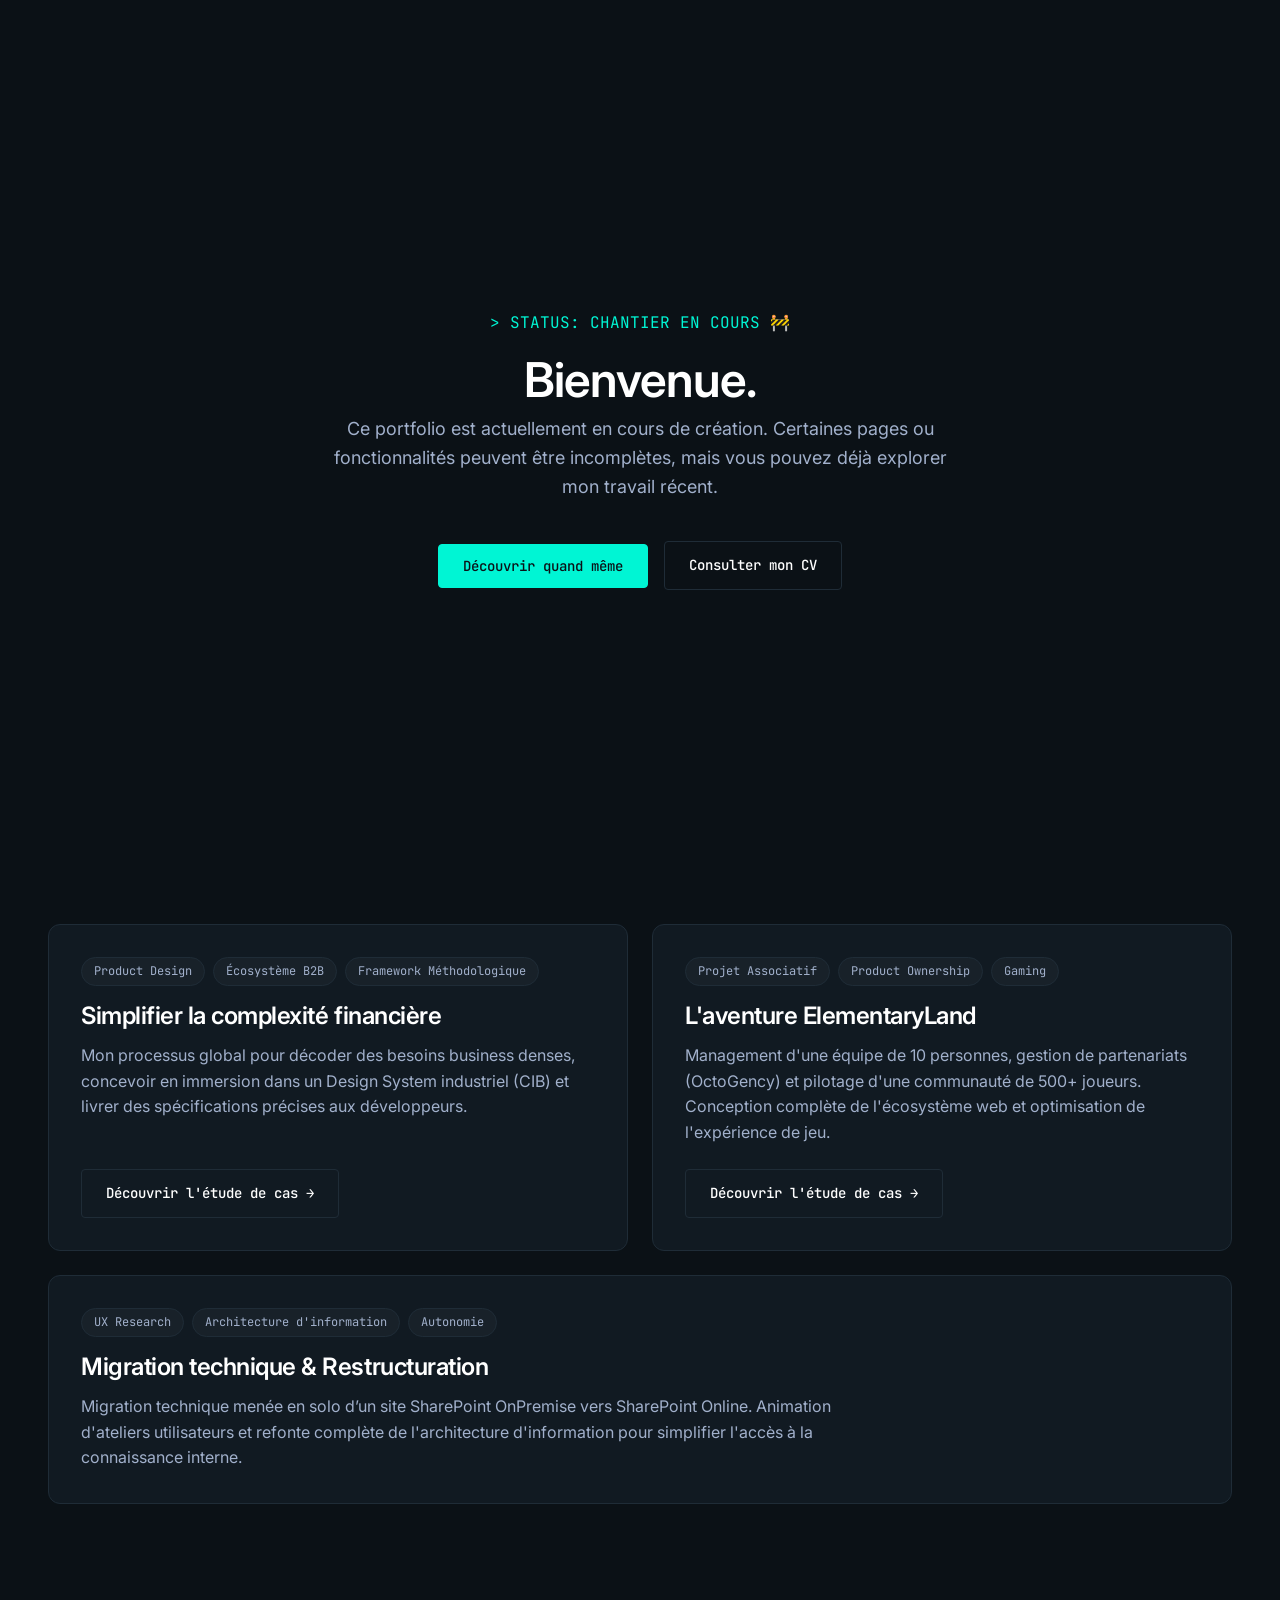
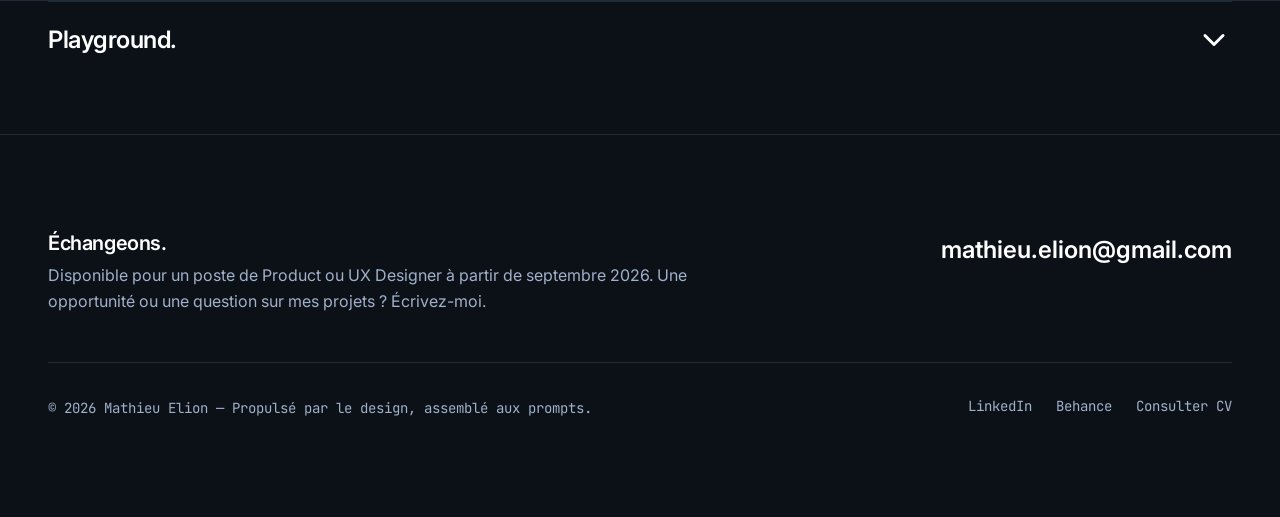
==== commit 51549a23: "July update" ====
--- a/index.html
+++ b/index.html
@@ -16,6 +16,19 @@
     <link rel="stylesheet" href="./src/styles/main.css">
 </head>
 <body class="bg-main m-0 p-0 overflow-x-hidden w-full">
+    <!-- WIP SPLASH SCREEN -->
+    <div id="wip-splash" class="wip-splash-screen flex flex-col items-center justify-center hidden" aria-hidden="true">
+        <div class="wip-splash-content text-center max-w-2xl px-6 flex flex-col items-center justify-center">
+            <span class="font-mono text-accent mb-4 block">> STATUS: CHANTIER EN COURS 🚧</span>
+            <h1 class="hero-title mb-6" style="font-size: 3rem;">Bienvenue.</h1>
+            <p class="text-secondary mb-8 text-lg">Ce portfolio est actuellement en cours de création. Certaines pages ou fonctionnalités peuvent être incomplètes, mais vous pouvez déjà explorer mon travail récent.</p>
+            <div class="flex gap-4 flex-wrap justify-center items-center mt-2">
+                <button id="wip-splash-enter" class="btn btn-primary" style="white-space: nowrap;">Découvrir quand même</button>
+                <a href="./assets/cv-mathieu-elion.pdf" target="_blank" rel="noopener noreferrer" class="btn btn-outline" style="white-space: nowrap;">Consulter mon CV</a>
+            </div>
+        </div>
+    </div>
+
     <script>
         if (localStorage.getItem('theme') === 'light') {
             document.body.classList.add('light-theme');
@@ -28,8 +41,16 @@
 <!-- ===================================================================             SITE HEADER
              ========================================================================== -->
         <!-- Center the content using layout-wrapper inside full-width container -->
-        <header id="site-header" class="site-header">
-            <div class="layout-wrapper header-padding w-full mx-auto relative z-10 flex items-center justify-between h-full">
+        <header id="site-header" class="site-header flex flex-col">
+            <!-- WIP PERMANENT BANNER -->
+            <div id="wip-banner" class="wip-sticky-banner">
+                <div class="marquee-container">
+                    <div class="marquee-content">
+                        <span class="font-bold text-primary">🚧 Chantier en cours</span> — Ce portfolio est en cours de création. Certaines fonctionnalités peuvent être incomplètes.
+                    </div>
+                </div>
+            </div>
+            <div class="layout-wrapper header-padding w-full mx-auto relative z-10 flex items-center justify-between" style="min-height: 64px;">
                 <a href="./index.html" class="logo font-mono font-bold text-accent hover-effect"><span class="logo-text">ME.</span><span class="nav-breadcrumb"></span></a>
                 <nav class="nav-navigation relative">
                     <button class="theme-toggle" id="theme-toggle-btn" aria-label="Changer de thème">
@@ -104,8 +125,8 @@
                                     </div>
                                 </div>
                             </div>
-                            <a href="#" class="btn btn-primary">Télécharger mon CV</a>
-                            <a href="mailto:mathieu.elion@gmail.com" class="btn btn-outline">Me contacter</a>
+                            <a href="./assets/cv-mathieu-elion.pdf" class="btn btn-primary" target="_blank" rel="noopener noreferrer">Consulter mon CV</a>
+                            <a href="#site-footer" class="btn btn-outline">Me contacter</a>
                         </div>
                     </div>
 
@@ -295,9 +316,9 @@
                 <!-- Top Row: Contact & Availability -->
                 <div class="footer-top flex-col md-flex-row md-between md-align-start mb-12">
                     <div class="footer-content max-w-2xl mb-8 md-mb-0">
-                        <h2 class="text-xl font-bold mb-2">Travaillons ensemble.</h2>
+                        <h2 class="text-xl font-bold mb-2">Échangeons.</h2>
                         <p class="text-secondary m-0">
-                            Disponible pour un poste de Product ou UX Designer à partir de septembre 2026. Discutons de votre prochain défi ou parlons simplement de design !
+                            Disponible pour un poste de Product ou UX Designer à partir de septembre 2026. Une opportunité ou une question sur mes projets ? Écrivez-moi.
                         </p>
                     </div>
 
@@ -319,7 +340,7 @@
                     <div class="footer-links flex gap-6">
                         <a href="https://www.linkedin.com/in/mathieu-elion" class="font-mono text-muted text-sm hover-effect" target="_blank" rel="noopener noreferrer">LinkedIn</a>
                         <a href="https://behance.net/mathieuelion" class="font-mono text-muted text-sm hover-effect" target="_blank" rel="noopener noreferrer">Behance</a>
-                        <a href="./assets/cv-mathieu-elion.pdf" class="font-mono text-muted text-sm hover-effect">Télécharger CV</a>
+                        <a href="./assets/cv-mathieu-elion.pdf" class="font-mono text-muted text-sm hover-effect" target="_blank" rel="noopener noreferrer">Consulter CV</a>
                     </div>
                 </div>
             </div>
--- a/src/styles/main.css
+++ b/src/styles/main.css
@@ -194,7 +194,8 @@
 
    /* Header styling */
      .site-header {
-        height: 64px;
+        height: auto;
+        min-height: 64px;
         position: sticky;
         top: 0;
         z-index: 50;
@@ -2123,6 +2124,282 @@
     visibility: visible;
 }
 
-
-
-+/* ==========================================================================
+   PROJECT CHATBOT DRAWER
+   ========================================================================== */
+.project-chat-drawer {
+    position: fixed;
+    bottom: 84px; /* 24px bottom + 44px btn + 16px gap */
+    right: 24px;
+    width: 380px;
+    max-width: calc(100vw - 48px);
+    background-color: var(--color-bg-card);
+    border: 1px solid var(--color-border);
+    border-radius: var(--radius-lg);
+    box-shadow: 0 10px 40px var(--color-shadow-dropdown);
+    display: flex;
+    flex-direction: column;
+    z-index: 1001; /* Above floating btn */
+    
+    /* Animation states */
+    opacity: 0;
+    transform: translateY(20px);
+    pointer-events: none;
+    visibility: hidden;
+    transition: opacity var(--transition-normal), transform var(--transition-bounce), visibility var(--transition-normal);
+}
+
+.project-chat-drawer.is-open {
+    opacity: 1;
+    transform: translateY(0);
+    pointer-events: auto;
+    visibility: visible;
+}
+
+/* Header */
+.chat-drawer-header {
+    display: flex;
+    align-items: center;
+    justify-content: space-between;
+    padding: var(--space-4) var(--space-6);
+    border-bottom: 1px solid var(--color-border-item);
+    background-color: rgba(0,0,0,0.2);
+    border-top-left-radius: var(--radius-lg);
+    border-top-right-radius: var(--radius-lg);
+}
+
+body.light-theme .chat-drawer-header {
+    background-color: rgba(0,0,0,0.04);
+}
+
+.chat-drawer-title {
+    display: flex;
+    align-items: center;
+    gap: var(--space-2);
+    font-family: var(--font-mono);
+    font-size: 13px;
+    color: var(--color-text-primary);
+}
+
+.status-dot {
+    width: 8px;
+    height: 8px;
+    background-color: var(--color-accent);
+    border-radius: 50%;
+    box-shadow: 0 0 8px var(--color-accent);
+}
+
+.chat-close-btn {
+    background: transparent;
+    border: none;
+    color: var(--color-text-muted);
+    cursor: pointer;
+    padding: 4px;
+    display: flex;
+    align-items: center;
+    justify-content: center;
+    transition: color var(--transition-fast);
+}
+
+.chat-close-btn:hover {
+    color: var(--color-accent);
+}
+
+/* Messages Area */
+.chat-messages-area {
+    padding: var(--space-6);
+    display: flex;
+    flex-direction: column;
+    gap: var(--space-4);
+    overflow-y: auto;
+    max-height: 400px;
+    /* Custom scrollbar */
+    scrollbar-width: thin;
+    scrollbar-color: var(--color-border) transparent;
+}
+
+.chat-messages-area::-webkit-scrollbar {
+    width: 4px;
+}
+.chat-messages-area::-webkit-scrollbar-thumb {
+    background-color: var(--color-border);
+    border-radius: 4px;
+}
+
+/* Chat Bubbles */
+.chat-bubble {
+    padding: var(--space-3) var(--space-4);
+    border-radius: var(--radius-md);
+    font-size: 14px;
+    line-height: 1.5;
+    max-width: 85%;
+    animation: bubbleAppear var(--transition-bounce) forwards;
+}
+
+@keyframes bubbleAppear {
+    from { opacity: 0; transform: translateY(10px); }
+    to { opacity: 1; transform: translateY(0); }
+}
+
+.chat-bubble.bot {
+    background-color: var(--color-bg-tag);
+    border: 1px solid var(--color-border-item);
+    align-self: flex-start;
+    border-bottom-left-radius: 0;
+}
+
+.chat-bubble.user {
+    background-color: var(--color-accent);
+    color: #0B1116; /* Dark text for contrast against accent in dark mode */
+    align-self: flex-end;
+    border-bottom-right-radius: 0;
+    font-weight: 500;
+}
+
+body.light-theme .chat-bubble.user {
+    color: #FFFFFF; /* White text for better contrast against darker accent in light mode */
+}
+
+/* Typing Indicator */
+.typing-indicator {
+    display: flex;
+    gap: 4px;
+    padding: var(--space-2) var(--space-4);
+    align-items: center;
+    height: 32px;
+}
+.typing-indicator span {
+    width: 6px;
+    height: 6px;
+    background-color: var(--color-text-muted);
+    border-radius: 50%;
+    animation: typingPulse 1.4s infinite ease-in-out both;
+}
+.typing-indicator span:nth-child(1) { animation-delay: -0.32s; }
+.typing-indicator span:nth-child(2) { animation-delay: -0.16s; }
+
+@keyframes typingPulse {
+    0%, 80%, 100% { transform: scale(0); }
+    40% { transform: scale(1); }
+}
+
+/* Internal Links in Bot Bubble */
+.chat-internal-link {
+    display: inline-block;
+    margin-top: var(--space-2);
+    font-family: var(--font-mono);
+    font-size: 11px;
+    color: var(--color-accent);
+    text-transform: uppercase;
+    text-decoration: underline;
+    text-underline-offset: 4px;
+    text-decoration-color: rgba(0, 245, 212, 0.3);
+}
+
+.chat-internal-link:hover {
+    text-decoration-color: var(--color-accent);
+}
+
+/* Chips Area */
+.chat-chips-area {
+    padding: var(--space-4) var(--space-6);
+    border-top: 1px solid var(--color-border-item);
+    display: flex;
+    flex-wrap: wrap;
+    gap: var(--space-2);
+    background-color: rgba(0,0,0,0.2); /* Darker inset for dark mode */
+    border-bottom-left-radius: var(--radius-lg);
+    border-bottom-right-radius: var(--radius-lg);
+}
+
+body.light-theme .chat-chips-area {
+    background-color: rgba(0,0,0,0.04); /* Softer inset for light mode */
+}
+
+.chat-chip {
+    background-color: transparent;
+    border: 1px solid var(--color-border);
+    border-radius: 20px;
+    padding: 6px 12px;
+    font-size: 12px;
+    color: var(--color-text-primary);
+    cursor: pointer;
+    transition: all var(--transition-fast);
+}
+
+.chat-chip:hover {
+    border-color: var(--color-accent);
+    color: var(--color-accent);
+    background-color: var(--color-accent-radial);
+}
+
+@media (max-width: 480px) {
+    .project-chat-drawer {
+        width: calc(100vw - 32px);
+        bottom: 76px; /* 16px bottom + 44px btn + 16px gap */
+        right: 16px;
+    }
+}
+
+/* ==========================================================================
+   WIP COMPONENTS
+   ========================================================================== */
+
+/* Splash Screen */
+.wip-splash-screen {
+    position: fixed;
+    inset: 0;
+    z-index: 10000;
+    background-color: var(--color-bg-main);
+    color: var(--color-text-primary);
+    transition: transform var(--transition-normal), opacity var(--transition-normal);
+}
+
+.wip-splash-screen.hidden {
+    display: none;
+}
+
+.wip-splash-screen.is-hiding {
+    transform: translateY(-100%);
+    opacity: 0;
+    pointer-events: none;
+}
+
+/* Permanent Banner (Inside Header) */
+.wip-sticky-banner {
+    width: 100%;
+    border-bottom: 1px solid var(--color-border-header);
+    padding: var(--space-2) 0;
+    overflow: hidden;
+    display: flex;
+    white-space: nowrap;
+}
+
+.marquee-container {
+    display: inline-block;
+    white-space: nowrap;
+    padding-left: 100vw;
+    animation: marquee-scroll 25s linear infinite;
+}
+
+.marquee-container:hover {
+    animation-play-state: paused;
+}
+
+.marquee-content {
+    display: inline-block;
+    padding-right: 0;
+    font-size: 0.75rem;
+    color: var(--color-text-secondary);
+}
+
+@keyframes marquee-scroll {
+    0% { transform: translateX(0); }
+    100% { transform: translateX(-100%); }
+}
+
+@media (min-width: 768px) {
+    .marquee-content {
+        font-size: 0.875rem;
+    }
+}
